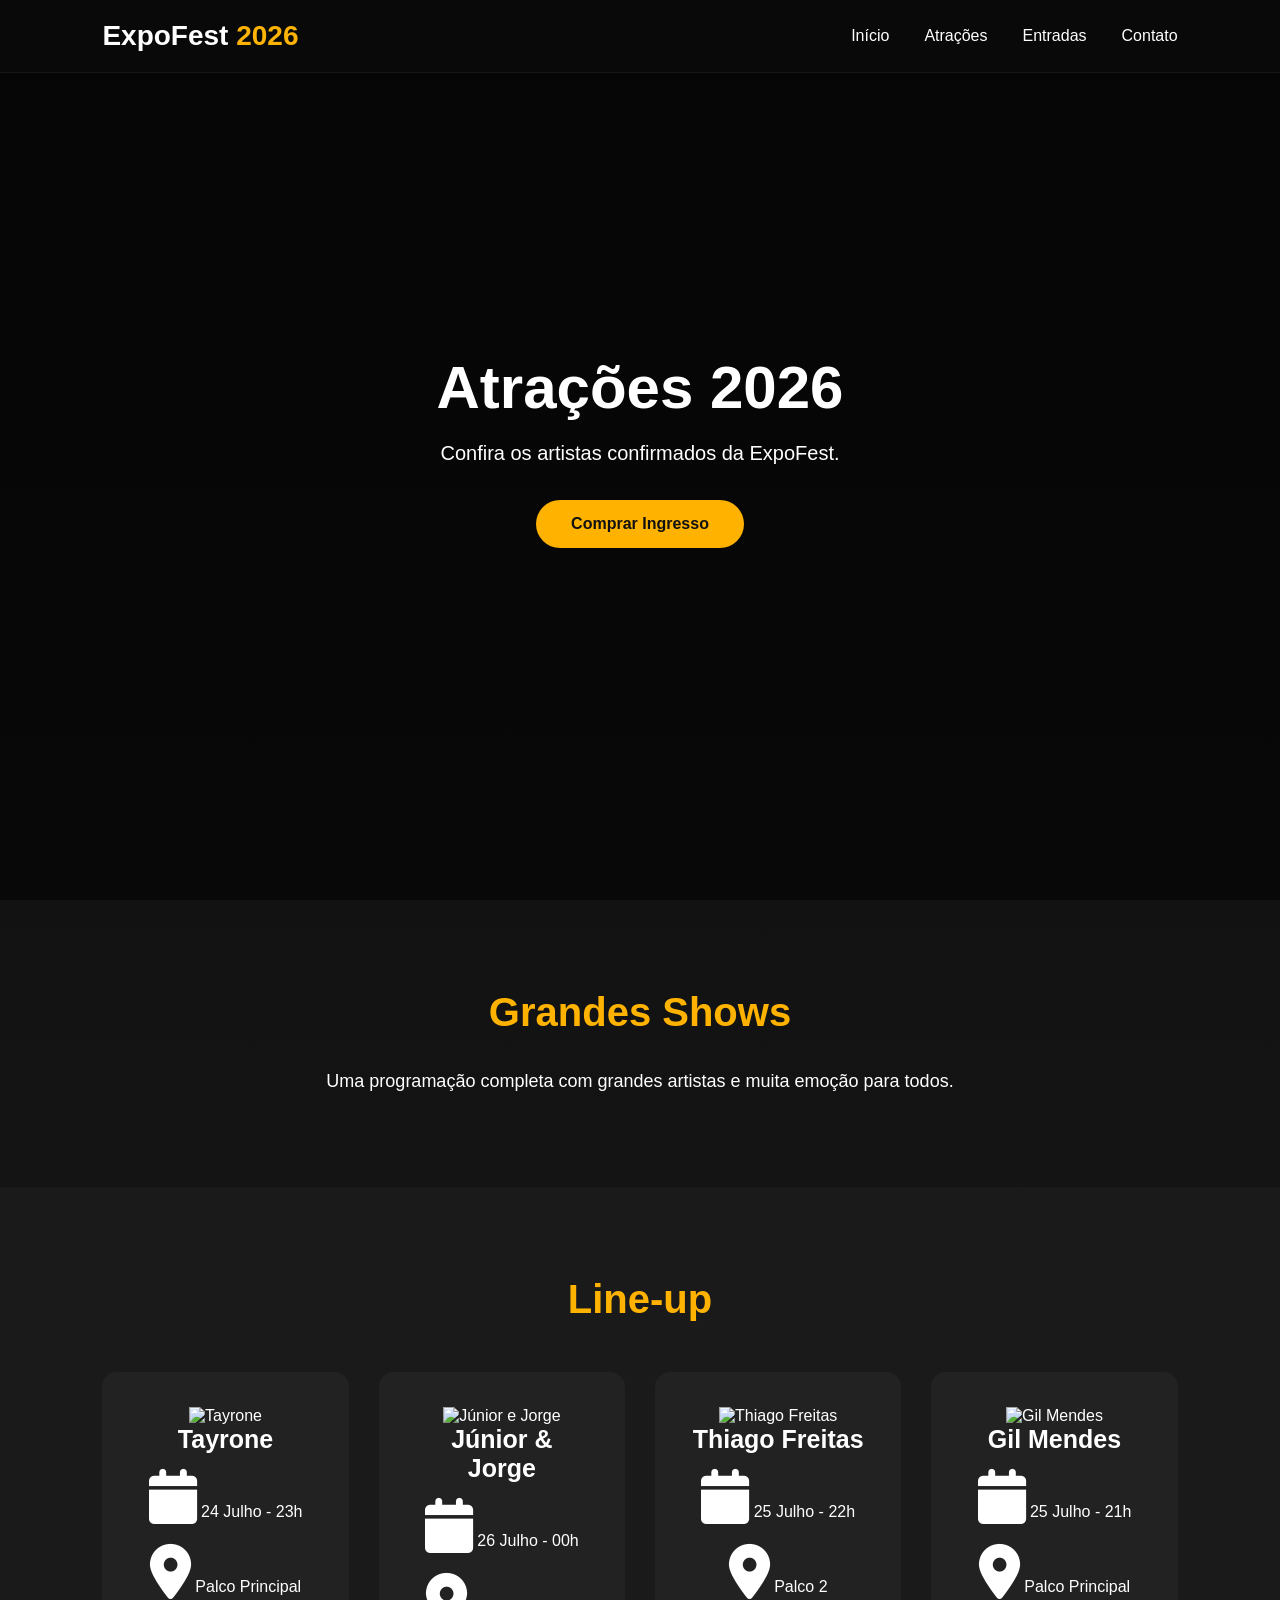
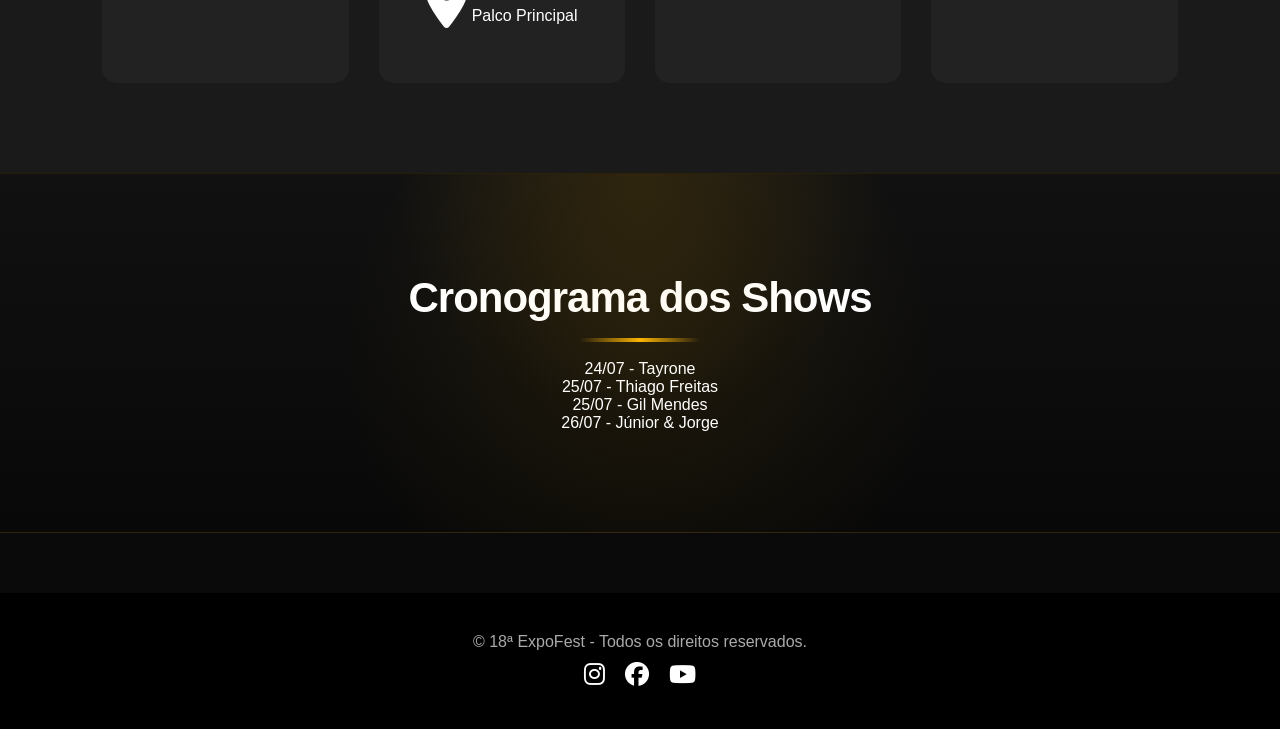
==== atracoes.html @ 43cb80a8 "Merge pull request #9 from Dduardanasscz/main Correções da Pagina inicial - luisa" ====
<!DOCTYPE html>
<html lang="pt-BR">
<head>
<meta charset="UTF-8">
<meta name="viewport" content="width=device-width, initial-scale=1.0">

<title>ExpoFest 2026 - Atrações</title>

<link rel="stylesheet" href="style.css">

<link rel="preconnect" href="https://fonts.googleapis.com">
<link rel="preconnect" href="https://fonts.gstatic.com" crossorigin>

<link href="https://fonts.googleapis.com/css2?family=Poppins:wght@300;400;600;700&display=swap" rel="stylesheet">

<link rel="stylesheet" href="https://cdnjs.cloudflare.com/ajax/libs/font-awesome/6.5.2/css/all.min.css">

</head>

<body>

<header>

<div class="logo">
<h1>ExpoFest <span>2026</span></h1>
</div>

<nav>
<ul>
<li><a href="index.html">Início</a></li>
<li><a href="atracoes.html">Atrações</a></li>
<li><a href="ingressos.html">Entradas</a></li>
<li><a href="contato.html">Contato</a></li>
</ul>
</nav>

</header>


<section class="banner">

<div class="banner-texto">

<h2>Atrações 2026</h2>

<p>
Confira os artistas confirmados
da ExpoFest.
</p>

<a href="ingressos.html" class="botao">
Comprar Ingresso
</a>

</div>

</section>


<section class="sobre">

<h2>Grandes Shows</h2>

<p>
Uma programação completa com grandes artistas
e muita emoção para todos.
</p>

</section>


<section class="destaques">

<h2>Line-up</h2>

<div class="cards">


<div class="card">

<img src="img/tayrone.jpg" alt="Tayrone">

<h3>Tayrone</h3>

<p>
<i class="fa-solid fa-calendar"></i>
24 Julho - 23h
</p>

<p>
<i class="fa-solid fa-location-dot"></i>
Palco Principal
</p>

</div>



<div class="card">

<img src="img/juniorjorge.jpg" alt="Júnior e Jorge">

<h3>Júnior & Jorge</h3>

<p>
<i class="fa-solid fa-calendar"></i>
26 Julho - 00h
</p>

<p>
<i class="fa-solid fa-location-dot"></i>
Palco Principal
</p>

</div>



<div class="card">

<img src="img/thiago.jpg" alt="Thiago Freitas">

<h3>Thiago Freitas</h3>

<p>
<i class="fa-solid fa-calendar"></i>
25 Julho - 22h
</p>

<p>
<i class="fa-solid fa-location-dot"></i>
Palco 2
</p>

</div>



<div class="card">

<img src="img/gil.jpg" alt="Gil Mendes">

<h3>Gil Mendes</h3>

<p>
<i class="fa-solid fa-calendar"></i>
25 Julho - 21h
</p>

<p>
<i class="fa-solid fa-location-dot"></i>
Palco Principal
</p>

</div>


</div>

</section>


<section class="contador">

<h2>Cronograma dos Shows</h2>

<p>
24/07 - Tayrone <br>
25/07 - Thiago Freitas <br>
25/07 - Gil Mendes <br>
26/07 - Júnior & Jorge
</p>

</section>


<footer>

<p>
© 18ª ExpoFest - Todos os direitos reservados.
</p>

<div class="redes">

<a href="#"><i class="fab fa-instagram"></i></a>

<a href="#"><i class="fab fa-facebook"></i></a>

<a href="#"><i class="fab fa-youtube"></i></a>

</div>

</footer>

</body>
</html>
---- style.css ----
.pagina-local{
    padding:140px 10% 60px;
    text-align:center;
}

.local-evento{
    padding:20px 0;
}

.nome-local{
    font-size:24px;
    color:#ffb300;
    margin-top:10px;
}

.cidade-local{
    font-size:18px;
    color:#fff;
    margin-bottom:15px;
}

.descricao-local{
    margin-top:15px;
    max-width:800px;
    margin-left:auto;
    margin-right:auto;
}

.local-cards{
    background:none;
    padding:40px 0;
}

.dicas{
    margin-top:30px;
    background:rgba(255,255,255,.05);
    padding:30px;
    border-radius:15px;
}

.dicas h3{
    font-size:24px;
    color:#ffb300;
    margin-bottom:15px;
}

.dicas ul{
    list-style:none;
    padding:0;
    text-align:left;
    max-width:600px;
    margin:auto;
    line-height:1.8;
}

.dicas i{
    color:#ffb300;
}

.mapa{
    margin-top:40px;
    padding:20px 0;
}

.mapa h3{
    font-size:28px;
    color:#ffb300;
    margin-bottom:20px;
}

.mapa-container{
    width:100%;
    max-width:800px;
    margin:auto;
    border-radius:15px;
    overflow:hidden;
    box-shadow:0 10px 25px rgba(0,0,0,0.5);
}

.mapa-iframe{
    width:100%;
    height:450px;
    border:0;
}

/* --- Reset Geral e Configurações de Identidade Visual --- */
* {
    margin: 0;
    padding: 0;
    box-sizing: border-box;
    font-family: 'Plus Jakarta Sans', sans-serif;
    scroll-behavior: smooth;
}

body {
    background: linear-gradient(180deg, #0b0b0b 0%, #141414 50%, #080808 100%);
    color: #ffffff;
    overflow-x: hidden;
}

/* --- Header / Navbar --- */
header {
    width: 100%;
    padding: 20px 8%;
    display: flex;
    justify-content: space-between;
    align-items: center;

    position: fixed;
    top: 0;
    left: 0;
    z-index: 999;

    background: rgba(11, 11, 11, 0.75);
    backdrop-filter: blur(10px);
    transition: 0.3s;
    border-bottom: 1px solid rgba(255, 255, 255, 0.05);
}

/* efeito quando rolar página */
header.scrolled {
    background: rgba(11, 11, 11, 0.95);
}

.logo h1 {
    font-size: 28px;
    font-weight: 800;
    color: #ffffff;
}

.logo h1 span {
    color: #fcb305;
}

nav ul {
    display: flex;
    list-style: none;
    gap: 35px;
}

nav ul li a {
    color: #ffffff;
    text-decoration: none;
    font-weight: 500;
    transition: 0.3s;
}

nav ul li a:hover,
nav ul li a.active {
    color: #fcb305;
}

/* ==========================
   BANNER
========================== */

.banner{
    width:100%;
    height:100vh;

    background:
    linear-gradient(rgba(0,0,0,.55),
    rgba(0,0,0,.55)),
    url("imagens/banner.jpg");

    background-size:cover;
    background-position:center;

    display:flex;
    align-items:center;
    justify-content:center;
    text-align:center;
}

.banner-texto{
    max-width:700px;
}

.banner h2{
    font-size:60px;
    margin-bottom:20px;
}

.banner p{
    font-size:20px;
    margin-bottom:35px;
}

.botao{
    display:inline-block;
    background:#ffb300;
    color:#111;
    padding:15px 35px;
    border-radius:50px;
    text-decoration:none;
    font-weight:bold;
    transition:.4s;
}

.botao:hover{
    background:#fff;
    transform:scale(1.05);
}

/* ==========================
   SOBRE
========================== */

.sobre{
    padding:90px 10%;
    text-align:center;
}

.sobre h2{
    font-size:40px;
    margin-bottom:30px;
    color:#ffb300;
}

.sobre p{
    font-size:18px;
    line-height:32px;
}

/* ==========================
   CARDS
========================== */

.destaques{
    padding:90px 8%;
    background:#1a1a1a;
}

.destaques h2{
    text-align:center;
    margin-bottom:50px;
    color:#ffb300;
    font-size:40px;
}

.cards{
    display:grid;
    grid-template-columns:repeat(auto-fit,minmax(230px,1fr));
    gap:30px;
}

.card{

    background:#222;

    padding:35px;

    text-align:center;

    border-radius:15px;

    transition:.4s;

}

.card:hover{

    transform:translateY(-10px);

    background:#ffb300;

    color:#111;

}

.card i{

    font-size:55px;

    margin-bottom:20px;

}

.card h3{

    margin-bottom:15px;

    font-size:25px;

}  

/* --- Hero Intro --- */
.ingressos-hero {
    padding: 90px 8% 50px 8%;
    text-align: center;
    animation: fadeInUp 0.8s ease-in-out;
}

.hero-container {
    max-width: 800px;
    margin: 0 auto;
}

.ingressos-hero h2 {
    font-size: 48px;
    font-weight: 800;
    margin-bottom: 20px;
    letter-spacing: -1px;
}

.ingressos-hero p {
    color: #a0a0a0;
    font-size: 18px;
    line-height: 1.6;
}

/* --- Cards Container e Sistema de Grid Responsivo --- */
.cards-section {
    padding: 40px 8% 80px 8%;
    animation: fadeInUp 1s ease-in-out;
}

.cards-container {
    display: grid;
    grid-template-columns: repeat(auto-fit, minmax(300px, 1fr));
    gap: 30px;
    max-width: 1200px;
    margin: 0 auto;
}

.ticket-card {
    background-color: #161616;
    border: 1px solid #262626;
    border-radius: 20px;
    padding: 40px 30px;
    display: flex;
    flex-direction: column;
    justify-content: space-between;
    position: relative;
    transition: all 0.4s cubic-bezier(0.165, 0.84, 0.44, 1);
    box-shadow: 0 10px 30px rgba(0,0,0,0.5);
}

.ticket-card:hover {
    transform: translateY(-8px);
    border-color: rgba(252, 179, 5, 0.4);
    box-shadow: 0 15px 40px rgba(252, 179, 5, 0.1);
}

/* Destaque do Card Central */
.ticket-card.featured {
    border: 2px solid #fcb305;
    background-color: #1a1a1a;
}

.badge-featured {
    position: absolute;
    top: -15px;
    left: 50%;
    transform: translateX(-50%);
    background-color: #fcb305;
    color: #000000;
    font-size: 12px;
    font-weight: 800;
    text-transform: uppercase;
    padding: 6px 16px;
    border-radius: 30px;
    letter-spacing: 0.5px;
}

.card-header h3 {
    font-size: 26px;
    font-weight: 700;
    margin-bottom: 15px;
}

.ticket-card.vip h3 {
    color: #fcb305;
}

.ticket-desc {
    color: #909090;
    font-size: 15px;
    line-height: 1.5;
    margin-bottom: 25px;
}

.card-price {
    margin-bottom: 30px;
}

.currency {
    color: #fcb305;
    font-size: 20px;
    font-weight: 700;
    margin-right: 4px;
}

.price-value {
    font-size: 52px;
    font-weight: 800;
}

.ticket-benefits {
    list-style: none;
    margin-bottom: 35px;
    border-top: 1px solid #262626;
    padding-top: 25px;
}

.ticket-benefits li {
    font-size: 15px;
    color: #d0d0d0;
    margin-bottom: 12px;
    display: flex;
    align-items: center;
    gap: 10px;
}

.ticket-benefits li i {
    color: #fcb305;
    font-size: 14px;
}

/* Interatividade dos Botões */
.btn-comprar {
    width: 100%;
    background-color: transparent;
    color: #fcb305;
    border: 2px solid #fcb305;
    padding: 15px;
    font-size: 16px;
    font-weight: 700;
    border-radius: 50px;
    cursor: pointer;
    transition: all 0.3s ease;
}

.btn-comprar:hover {
    background-color: #fcb305;
    color: #000000;
}

.featured .btn-comprar, .vip .btn-comprar {
    background-color: #fcb305;
    color: #000000;
}

.featured .btn-comprar:hover, .vip .btn-comprar:hover {
    background-color: #e09f04;
    border-color: #e09f04;
}

/* --- Informações Importantes --- */
.info-section {
    background-color: #0e0e0e;
    padding: 80px 8%;
    border-top: 1px solid rgba(255, 255, 255, 0.03);
}

.info-section h2 {
    text-align: center;
    font-size: 36px;
    font-weight: 800;
    margin-bottom: 50px;
}

.info-grid {
    display: grid;
    grid-template-columns: repeat(auto-fit, minmax(240px, 1fr));
    gap: 30px;
    max-width: 1200px;
    margin: 0 auto;
}

.info-box {
    background-color: #141414;
    padding: 30px;
    border-radius: 16px;
    border-left: 4px solid #fcb305;
}

.info-box i {
    font-size: 24px;
    color: #fcb305;
    margin-bottom: 15px;
}

.info-box h4 {
    font-size: 18px;
    margin-bottom: 10px;
    font-weight: 700;
}

.info-box p {
    color: #a0a0a0;
    font-size: 14px;
    line-height: 1.6;
}

/* --- FAQ Section --- */
.faq-section {
    padding: 80px 8%;
}

.faq-section h2 {
    text-align: center;
    font-size: 36px;
    font-weight: 800;
    margin-bottom: 50px;
}

.faq-container {
    max-width: 800px;
    margin: 0 auto;
}

.faq-item {
    background-color: #141414;
    margin-bottom: 15px;
    border-radius: 12px;
    overflow: hidden;
    border: 1px solid #202020;
}

.faq-question {
    padding: 20px 30px;
    display: flex;
    justify-content: space-between;
    align-items: center;
    cursor: pointer;
    transition: background 0.3s ease;
}

.faq-question:hover {
    background-color: #1a1a1a;
}

.faq-question h3 {
    font-size: 18px;
    font-weight: 600;
}

.faq-question i {
    color: #fcb305;
    transition: transform 0.3s ease;
}

.faq-answer {
    padding: 0 30px;
    max-height: 0;
    overflow: hidden;
    transition: max-height 0.4s ease, padding 0.3s ease;
}


.faq-answer p {
    color: #a0a0a0;
    font-size: 15px;
    line-height: 1.6;
    padding-bottom: 20px;
}

/* Classe ativa adicionada pelo JS */
.faq-item.active .faq-answer {
    max-height: 500px;
    padding-top: 10px;
}

.faq-item.active .faq-question i {
    transform: rotate(180deg);
}

/* --- Modal Checkout --- */
.modal {
    display: none;
    position: fixed;
    z-index: 1000;
    left: 0;
    top: 0;
    width: 100%;
    height: 100%;
    background-color: rgba(0,0,0,0.85);
    align-items: center;
    justify-content: center;
    backdrop-filter: blur(5px);
}

.modal-content {
    background-color: #181818;
    border: 1px solid #333;
    padding: 40px;
    border-radius: 24px;
    max-width: 450px;
    width: 90%;
    text-align: center;
    position: relative;
    animation: scaleUp 0.3s ease-out;
}

.close-modal {
    position: absolute;
    right: 25px;
    top: 20px;
    font-size: 28px;
    color: #666;
    cursor: pointer;
}

.close-modal:hover {
    color: #fff;
}

.success-icon {
    font-size: 54px;
    color: #fcb305;
    margin-bottom: 20px;
}

.modal-content h2 {
    font-size: 28px;
    margin-bottom: 10px;
}

.modal-content p {
    color: #a0a0a0;
    margin-bottom: 25px;
}

.modal-summary {
    background-color: #0f0f0f;
    padding: 15px 20px;
    border-radius: 12px;
    display: flex;
    justify-content: space-between;
    align-items: center;
    margin-bottom: 30px;
}

.modal-summary strong {
    color: #fcb305;
    font-size: 22px;
}

.btn-finalizar {
    width: 100%;
    background-color: #fcb305;
    color: #000000;
    border: none;
    padding: 15px;
    font-size: 16px;
    font-weight: 700;
    border-radius: 50px;
    cursor: pointer;
}

/* --- Footer --- */
footer {
    text-align: center;
    padding: 40px;
    background: #000;
    margin-top: 60px;
}

footer p {
    color: #aaa;
    margin-bottom: 10px;
}

footer .final-texto {
    font-size: 18px;
    margin-bottom: 20px;
    color: #fff;
}

.redes {
    display: flex;
    justify-content: center;
    gap: 20px;
}

.redes a {
    color: #fff;
    font-size: 24px;
    transition: 0.3s;
}

.redes a:hover {
    color: #fcb305;
    transform: scale(1.2);
}
/* --- Animações --- */
@keyframes fadeInUp {
    from {
        opacity: 0;
        transform: translateY(20px);
    }
    to {
        opacity: 1;
        transform: translateY(0);
    }
}

@keyframes scaleUp {
    from { transform: scale(0.8); opacity: 0; }
    to { transform: scale(1); opacity: 1; }
}

/* ==========================
   CONTADOR REGRESSIVO
========================== */

.contador {
    padding: 100px 8%;
    text-align: center;

    background:
        radial-gradient(circle at center,
        rgba(252,179,5,0.08),
        transparent 45%),
        linear-gradient(
        180deg,
        #111 0%,
        #080808 100%);

    position: relative;

    overflow: hidden;

    border-top: 1px solid rgba(252,179,5,.12);
    border-bottom: 1px solid rgba(252,179,5,.12);
}

/* brilho decorativo */
.contador::before {
    content: "";

    position: absolute;

    width: 500px;
    height: 500px;

    background:
        radial-gradient(
            circle,
            rgba(252,179,5,.10),
            transparent 70%
        );

    top: -250px;
    left: 50%;

    transform: translateX(-50%);

    pointer-events: none;
}

.contador h2 {
    font-size: 42px;

    font-weight: 800;

    margin-bottom: 18px;

    color: white;

    letter-spacing: -1px;

    animation: surgir 1s ease;
}

.contador h2::after {
    content: "";

    display: block;

    width: 120px;

    height: 4px;

    margin: 16px auto 0;

    border-radius: 50px;

    background:
        linear-gradient(
            90deg,
            transparent,
            #fcb305,
            transparent
        );
}

.contador-box {

    display: flex;

    justify-content: center;

    gap: 24px;

    flex-wrap: wrap;

    margin-top: 45px;

}

/* CARD */
.tempo {

    width: 150px;

    min-height: 170px;

    background:
        linear-gradient(
            180deg,
            #191919,
            #101010
        );

    border:

        1px solid rgba(252,179,5,.15);

    border-radius: 24px;

    display: flex;

    flex-direction: column;

    justify-content: center;

    align-items: center;

    position: relative;

    overflow: hidden;

    transition: .45s;
}

/* reflexo */
.tempo::before {

    content: "";

    position: absolute;

    top: -120%;

    left: -30%;

    width: 80px;

    height: 300%;

    background:

        rgba(255,255,255,.06);

    transform: rotate(25deg);

    transition: .8s;

}

.tempo:hover::before {

    left: 140%;

}

.tempo:hover {

    transform:
        translateY(-10px)
        scale(1.04);

    border-color: #fcb305;

    box-shadow:
        0 0 40px rgba(252,179,5,.15);

}

.tempo span {

    font-size: 64px;

    font-weight: 800;

    line-height: 1;

    color: #fcb305;

    text-shadow:
        0 0 18px
        rgba(252,179,5,.35);

}

.tempo small {

    margin-top: 14px;

    color: #b8b8b8;

    font-size: 13px;

    letter-spacing: 3px;

    text-transform: uppercase;

}

/* mensagem */
#mensagem-contador {

    margin-top: 40px;

    font-size: 18px;

    color: #bdbdbd;

    max-width: 700px;

    margin-inline: auto;

    line-height: 1.8;

}

/* RESPONSIVO */

@media (max-width:768px){

.contador{
padding:80px 6%;
}

.contador h2{
font-size:32px;
}

.tempo{

width:130px;

min-height:150px;

}

.tempo span{

font-size:48px;

}

}

/* animação */

@keyframes surgir {

from{

opacity:0;

transform:translateY(30px);

}

to{

opacity:1;

transform:translateY(0);

}


.datas{
    padding:80px 10%;
    text-align:center;
    background:#181818;
}

.datas h2{
    color:#ffb300;
    font-size:40px;
    margin-bottom:20px;
}

.datas p{
    font-size:18px;
    margin-bottom:40px;
}

.dias{
    display:flex;
    justify-content:center;
    gap:25px;
    flex-wrap:wrap;
}

.dia{
    width:140px;
    background:#222;
    border-radius:15px;
    padding:25px;
    transition:.3s;
}

.dia:hover{
    transform:translateY(-8px);
    background:#ffb300;
    color:#111;
}

.dia h3{
    font-size:40px;
    margin-bottom:10px;
}

.dia span{
    font-size:16px;
    font-weight:500;
}
/* ==========================
   HORÁRIO

.horario{
    padding:80px 10%;
    text-align:center;
}

.horario h2{
    color:#ffb300;
    font-size:40px;
    margin-bottom:20px;
}

.horario p{
    font-size:18px;
    margin-bottom:10px;
    line-height:30px;

}

.cards{
    display: flex;
    justify-content: center;
    gap: 25px;
    flex-wrap: wrap;
}

.card{
    background: #141414;
    padding: 25px;
    border-radius: 15px;
    width: 250px;
    text-align: center;
    transition: 0.3s;
}

.card:hover{
    transform: translateY(-8px);
    border: 1px solid #fcb305;
}






/* ==========================
   PÁGINA DE ATRAÇÕES - ESTILO
========================== */

.cards .card img{
    width:100%;
    height:280px;
    object-fit:cover;
    border-radius:15px 15px 0 0;
    transition:.4s;
}

.cards .card:hover img{
    transform:scale(1.08);
}

.cards .card p{
    color:#d6d6d6;
    margin-top:8px;
    line-height:1.6;
}

.cards .card i{
    color:#fcb305;
    margin-right:6px;
}

.sobre p,
.contador p{
    max-width:700px;
    margin:20px auto;
}

.contador br{
    margin-bottom:10px;
}

@media(max-width:768px){

    .banner h2{
        font-size:42px;
    }

    .banner p{
        font-size:18px;
    }

}
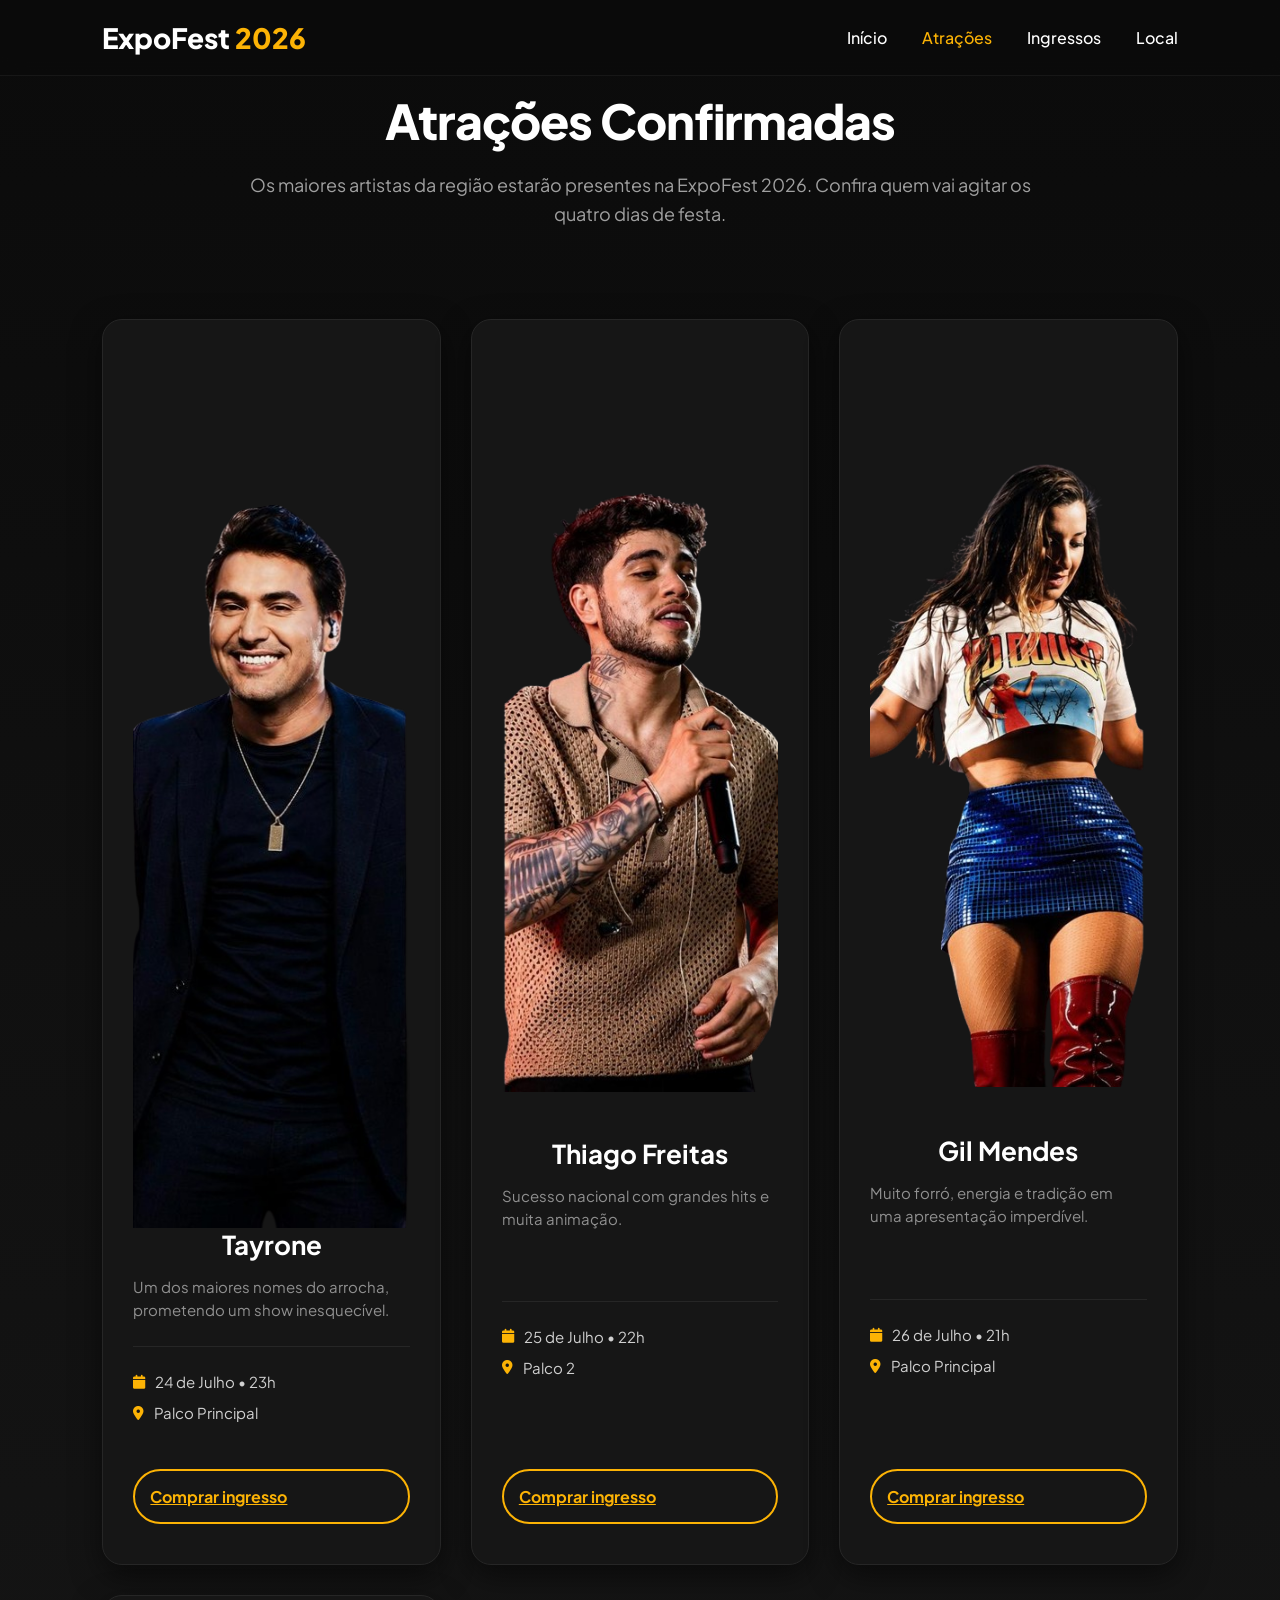
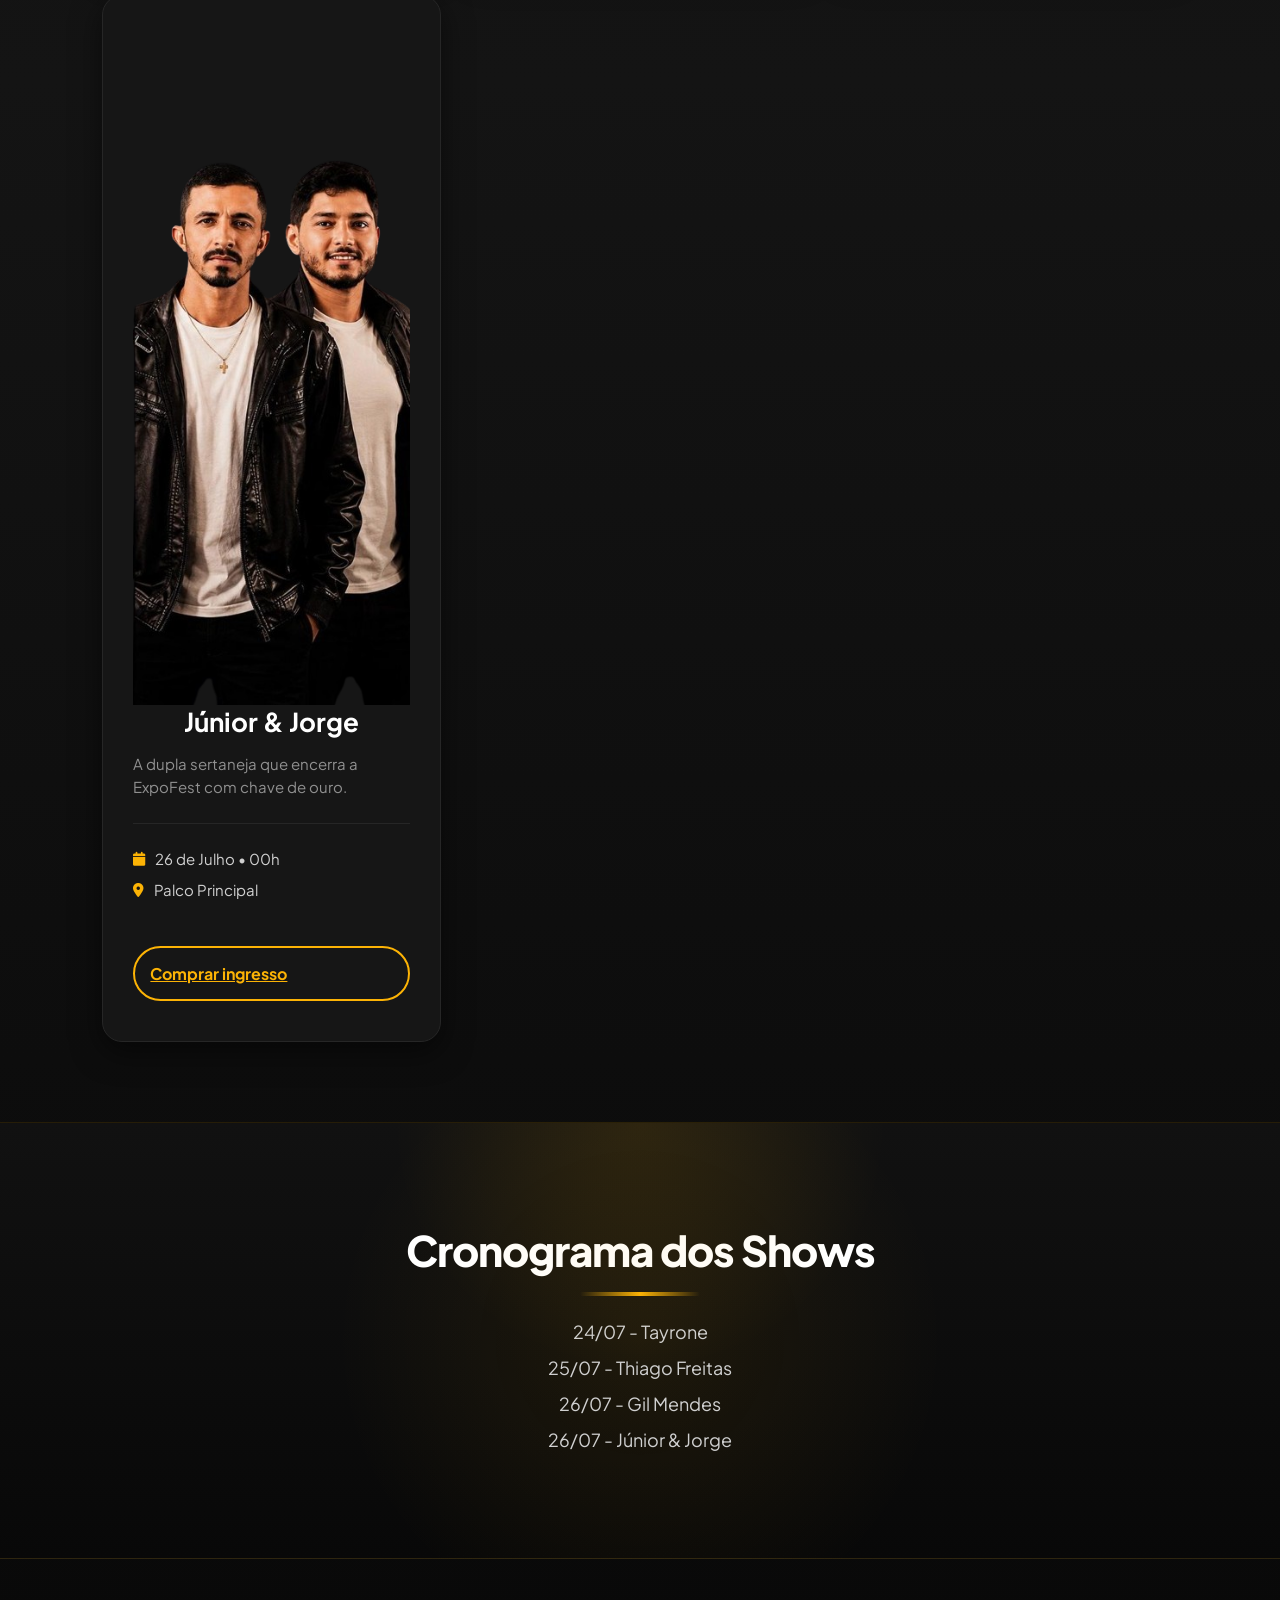
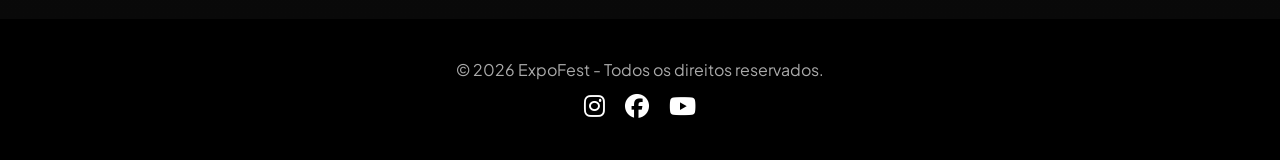
==== commit 80cbc8d3: "Atualização da página de atrações com novo layout e novas imagens dos cantores" ====
--- a/atracoes.html
+++ b/atracoes.html
@@ -4,16 +4,16 @@
 <meta charset="UTF-8">
 <meta name="viewport" content="width=device-width, initial-scale=1.0">
 
-<title>ExpoFest 2026 - Atrações</title>
-
-<link rel="stylesheet" href="style.css">
+<title>Atrações - ExpoFest 2026</title>
 
 <link rel="preconnect" href="https://fonts.googleapis.com">
 <link rel="preconnect" href="https://fonts.gstatic.com" crossorigin>
 
-<link href="https://fonts.googleapis.com/css2?family=Poppins:wght@300;400;600;700&display=swap" rel="stylesheet">
+<link href="https://fonts.googleapis.com/css2?family=Plus+Jakarta+Sans:wght@400;500;600;700;800&display=swap" rel="stylesheet">
 
 <link rel="stylesheet" href="https://cdnjs.cloudflare.com/ajax/libs/font-awesome/6.5.2/css/all.min.css">
+
+<link rel="stylesheet" href="style.css">
 
 </head>
 
@@ -28,157 +28,165 @@
 <nav>
 <ul>
 <li><a href="index.html">Início</a></li>
-<li><a href="atracoes.html">Atrações</a></li>
-<li><a href="ingressos.html">Entradas</a></li>
-<li><a href="contato.html">Contato</a></li>
+<li><a href="atracoes.html" class="active">Atrações</a></li>
+<li><a href="ingressos.html">Ingressos</a></li>
+<li><a href="local.html">Local</a></li>
 </ul>
 </nav>
 
 </header>
 
-
-<section class="banner">
-
-<div class="banner-texto">
-
-<h2>Atrações 2026</h2>
+<section class="ingressos-hero">
+
+<div class="hero-container">
+
+<h2>Atrações Confirmadas</h2>
 
 <p>
-Confira os artistas confirmados
-da ExpoFest.
-</p>
-
-<a href="ingressos.html" class="botao">
-Comprar Ingresso
-</a>
+Os maiores artistas da região estarão presentes na ExpoFest 2026.
+Confira quem vai agitar os quatro dias de festa.
+</p>
 
 </div>
 
 </section>
 
-
-<section class="sobre">
-
-<h2>Grandes Shows</h2>
+<section class="cards-section">
+
+<div class="cards-container">
+
+<div class="ticket-card artista">
+
+<img src="imagens/tayrone.png" alt="Tayrone">
+
+<div class="card-header">
+
+<h3>Tayrone</h3>
+
+<p class="ticket-desc">
+Um dos maiores nomes do arrocha, prometendo um show inesquecível.
+</p>
+
+</div>
+
+<ul class="ticket-benefits">
+
+<li><i class="fa-solid fa-calendar"></i>24 de Julho • 23h</li>
+
+<li><i class="fa-solid fa-location-dot"></i>Palco Principal</li>
+
+</ul>
+
+<a href="ingressos.html" class="btn-comprar">
+Comprar ingresso
+</a>
+
+</div>
+
+<div class="ticket-card artista">
+
+<img src="imagens/thiago.png" alt="Thiago Freitas">
+
+<div class="card-header">
+
+<h3>Thiago Freitas</h3>
+
+<p class="ticket-desc">
+Sucesso nacional com grandes hits e muita animação.
+</p>
+
+</div>
+
+<ul class="ticket-benefits">
+
+<li><i class="fa-solid fa-calendar"></i>25 de Julho • 22h</li>
+
+<li><i class="fa-solid fa-location-dot"></i>Palco 2</li>
+
+</ul>
+
+<a href="ingressos.html" class="btn-comprar">
+Comprar ingresso
+</a>
+
+</div>
+
+<div class="ticket-card artista">
+
+<img src="imagens/gil.png" alt="Gil Mendes">
+
+<div class="card-header">
+
+<h3>Gil Mendes</h3>
+
+<p class="ticket-desc">
+Muito forró, energia e tradição em uma apresentação imperdível.
+</p>
+
+</div>
+
+<ul class="ticket-benefits">
+
+<li><i class="fa-solid fa-calendar"></i>26 de Julho • 21h</li>
+
+<li><i class="fa-solid fa-location-dot"></i>Palco Principal</li>
+
+</ul>
+
+<a href="ingressos.html" class="btn-comprar">
+Comprar ingresso
+</a>
+
+</div>
+
+<div class="ticket-card artista">
+
+<img src="imagens/juniorjorge.png" alt="Júnior e Jorge">
+
+<div class="card-header">
+
+<h3>Júnior & Jorge</h3>
+
+<p class="ticket-desc">
+A dupla sertaneja que encerra a ExpoFest com chave de ouro.
+</p>
+
+</div>
+
+<ul class="ticket-benefits">
+
+<li><i class="fa-solid fa-calendar"></i>26 de Julho • 00h</li>
+
+<li><i class="fa-solid fa-location-dot"></i>Palco Principal</li>
+
+</ul>
+
+<a href="ingressos.html" class="btn-comprar">
+Comprar ingresso
+</a>
+
+</div>
+
+</div>
+
+</section>
+
+<section class="contador">
+
+<h2>Cronograma dos Shows</h2>
 
 <p>
-Uma programação completa com grandes artistas
-e muita emoção para todos.
+24/07 - Tayrone<br>
+25/07 - Thiago Freitas<br>
+26/07 - Gil Mendes<br>
+26/07 - Júnior & Jorge
 </p>
 
 </section>
 
-
-<section class="destaques">
-
-<h2>Line-up</h2>
-
-<div class="cards">
-
-
-<div class="card">
-
-<img src="img/tayrone.jpg" alt="Tayrone">
-
-<h3>Tayrone</h3>
-
-<p>
-<i class="fa-solid fa-calendar"></i>
-24 Julho - 23h
-</p>
-
-<p>
-<i class="fa-solid fa-location-dot"></i>
-Palco Principal
-</p>
-
-</div>
-
-
-
-<div class="card">
-
-<img src="img/juniorjorge.jpg" alt="Júnior e Jorge">
-
-<h3>Júnior & Jorge</h3>
-
-<p>
-<i class="fa-solid fa-calendar"></i>
-26 Julho - 00h
-</p>
-
-<p>
-<i class="fa-solid fa-location-dot"></i>
-Palco Principal
-</p>
-
-</div>
-
-
-
-<div class="card">
-
-<img src="img/thiago.jpg" alt="Thiago Freitas">
-
-<h3>Thiago Freitas</h3>
-
-<p>
-<i class="fa-solid fa-calendar"></i>
-25 Julho - 22h
-</p>
-
-<p>
-<i class="fa-solid fa-location-dot"></i>
-Palco 2
-</p>
-
-</div>
-
-
-
-<div class="card">
-
-<img src="img/gil.jpg" alt="Gil Mendes">
-
-<h3>Gil Mendes</h3>
-
-<p>
-<i class="fa-solid fa-calendar"></i>
-25 Julho - 21h
-</p>
-
-<p>
-<i class="fa-solid fa-location-dot"></i>
-Palco Principal
-</p>
-
-</div>
-
-
-</div>
-
-</section>
-
-
-<section class="contador">
-
-<h2>Cronograma dos Shows</h2>
-
-<p>
-24/07 - Tayrone <br>
-25/07 - Thiago Freitas <br>
-25/07 - Gil Mendes <br>
-26/07 - Júnior & Jorge
-</p>
-
-</section>
-
-
 <footer>
 
-<p>
-© 18ª ExpoFest - Todos os direitos reservados.
-</p>
+<p>© 2026 ExpoFest - Todos os direitos reservados.</p>
 
 <div class="redes">
 
--- a/style.css
+++ b/style.css
@@ -966,6 +966,7 @@
 transform:translateY(30px);
 
 }
+}
 
 to{
 
@@ -1069,52 +1070,158 @@
 
 
 
-
 /* ==========================
-   PÁGINA DE ATRAÇÕES - ESTILO
+   PÁGINA DE ATRAÇÕES
 ========================== */
 
-.cards .card img{
+.atracoes-section{
+    padding:90px 8%;
+}
+
+.atracoes-section h2{
+    text-align:center;
+    font-size:42px;
+    font-weight:800;
+    margin-bottom:50px;
+    color:#fff;
+}
+
+.cards{
+    display:grid;
+    grid-template-columns:repeat(2,1fr);
+    gap:35px;
+    max-width:1100px;
+    margin:0 auto;
+}
+
+.card{
+    background:#161616;
+    border:1px solid #262626;
+    border-radius:20px;
+    overflow:hidden;
+    transition:all .4s ease;
+    box-shadow:0 10px 30px rgba(0,0,0,.45);
+}
+
+.card:hover{
+    transform:translateY(-10px);
+    border-color:#fcb305;
+    box-shadow:0 15px 40px rgba(252,179,5,.2);
+}
+
+.card img{
     width:100%;
-    height:280px;
+    height:340px;
     object-fit:cover;
-    border-radius:15px 15px 0 0;
     transition:.4s;
 }
 
-.cards .card:hover img{
-    transform:scale(1.08);
-}
-
-.cards .card p{
-    color:#d6d6d6;
-    margin-top:8px;
-    line-height:1.6;
-}
-
-.cards .card i{
+.card:hover img{
+    transform:scale(1.05);
+}
+
+.card-info{
+    padding:28px;
+    text-align:center;
+}
+
+.badge{
+    display:inline-block;
+    background:#fcb305;
+    color:#000;
+    font-size:12px;
+    font-weight:800;
+    padding:7px 18px;
+    border-radius:30px;
+    margin-bottom:18px;
+    text-transform:uppercase;
+    letter-spacing:.5px;
+}
+
+.card h3{
+    font-size:28px;
+    margin-bottom:18px;
+    font-weight:700;
+}
+
+.card p{
+    color:#cfcfcf;
+    font-size:16px;
+    margin-bottom:12px;
+}
+
+.card i{
     color:#fcb305;
-    margin-right:6px;
-}
-
-.sobre p,
+    margin-right:8px;
+}
+
+.btn-artista{
+    display:block;
+    width:100%;
+    margin-top:22px;
+    padding:15px;
+    background:#fcb305;
+    color:#000;
+    text-decoration:none;
+    font-weight:700;
+    border-radius:50px;
+    transition:.3s;
+}
+
+.btn-artista:hover{
+    background:#fff;
+    transform:scale(1.03);
+}
+
 .contador p{
-    max-width:700px;
-    margin:20px auto;
+    font-size:18px;
+    line-height:2;
+    color:#d0d0d0;
 }
 
 .contador br{
-    margin-bottom:10px;
-}
-
-@media(max-width:768px){
-
-    .banner h2{
-        font-size:42px;
-    }
-
-    .banner p{
-        font-size:18px;
-    }
-
+    margin-bottom:8px;
+}
+
+/* Responsivo */
+
+@media(max-width:900px){
+
+.cards{
+    grid-template-columns:1fr;
+}
+
+.card img{
+    height:300px;
+}
+
+.atracoes-section h2{
+    font-size:34px;
+}
+
+}
+
+.artista-img{
+    height: 320px;
+    display: flex;
+    justify-content: center;
+    align-items: flex-end;
+    padding: 20px;
+}
+
+.artista-img img{
+    max-width: 90%;
+    max-height: 280px;
+    width: auto;
+    height: auto;
+    object-fit: contain;
+}
+
+
+.artista{
+    overflow:hidden;
+}
+
+.artista h3{
+    text-align:center;
 }
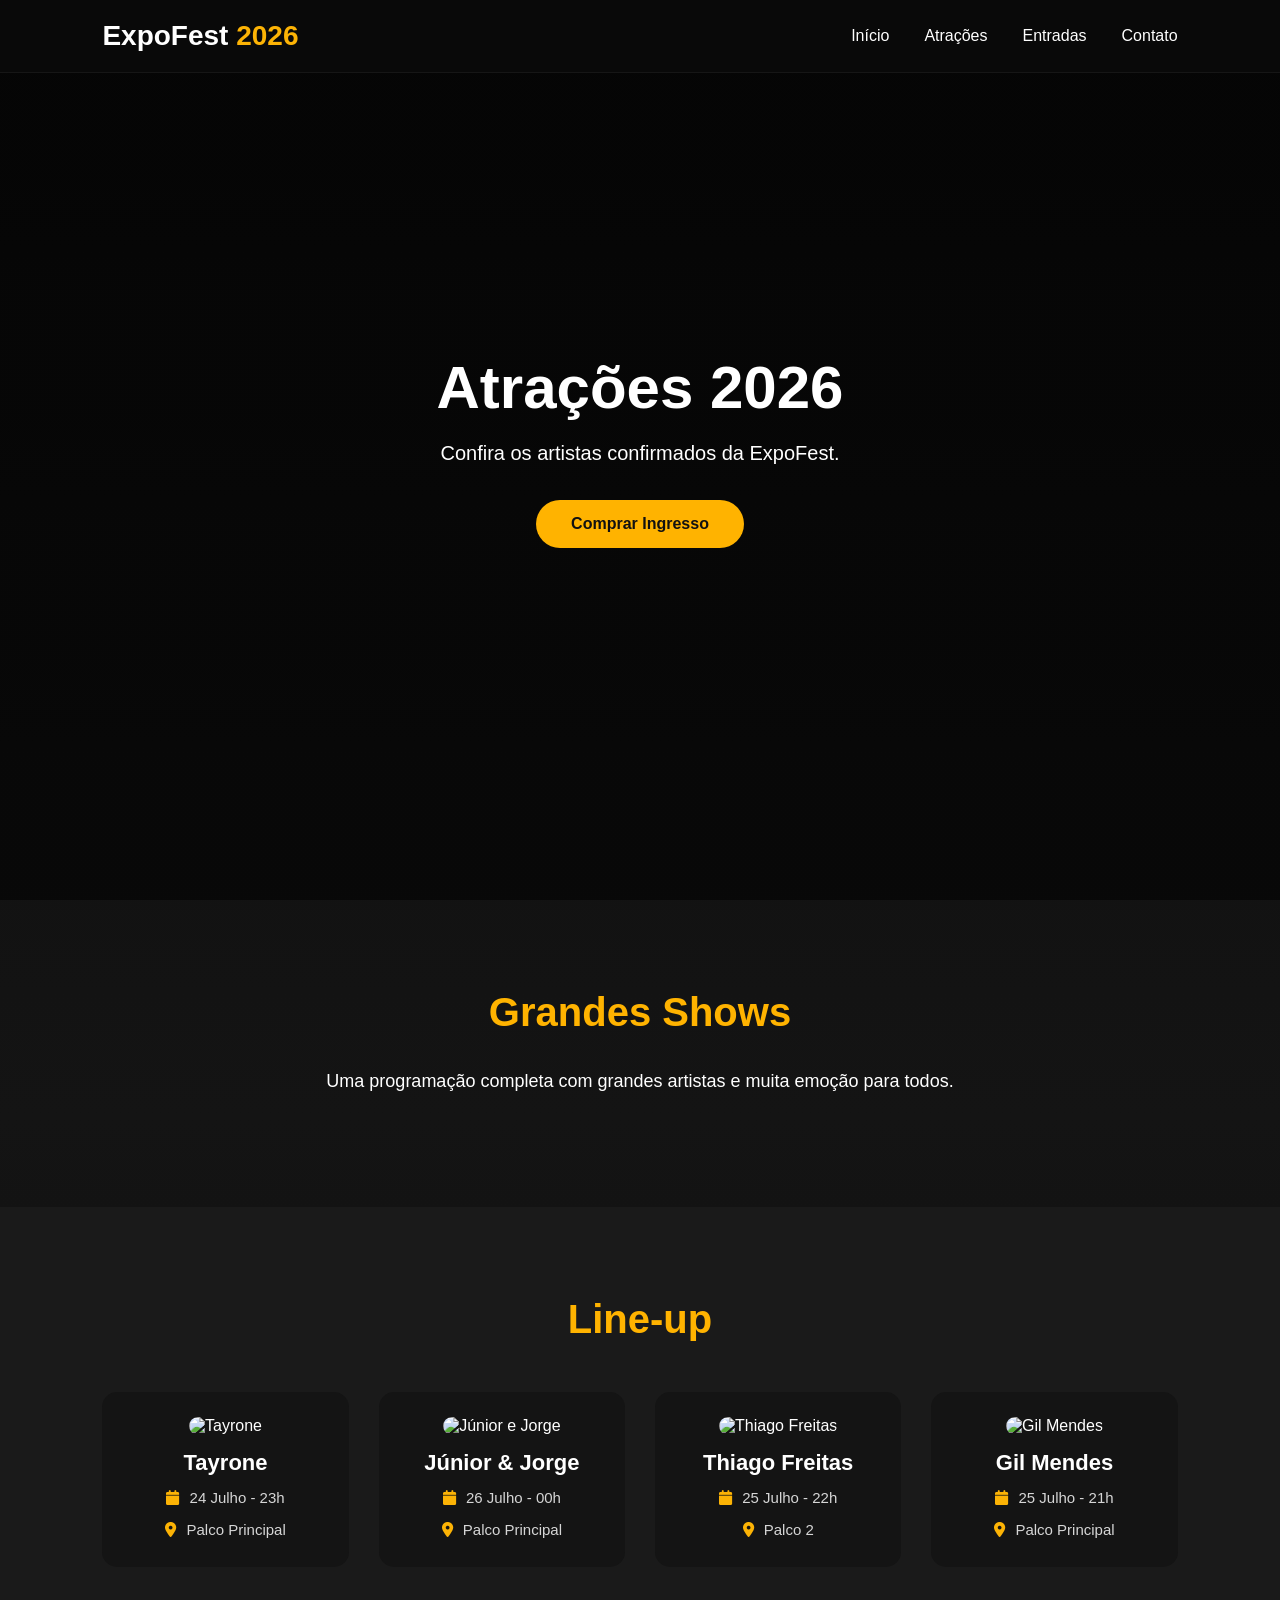
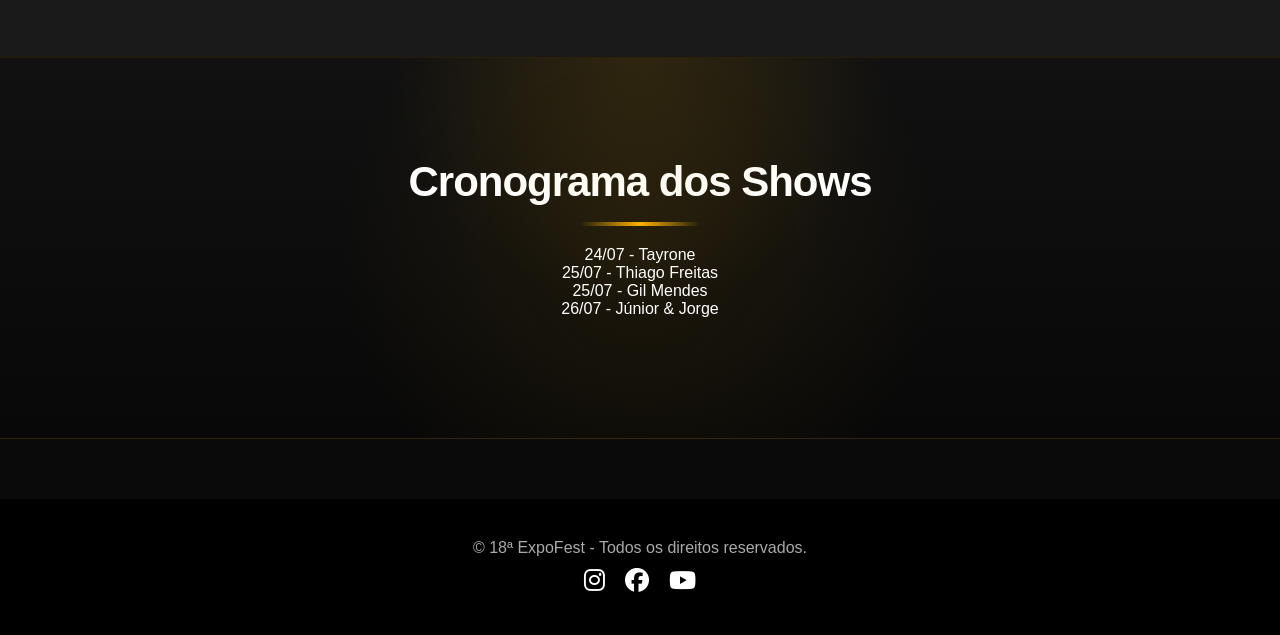
==== commit e060c8f6: "Ajuste na estilização e links das imagens dos cards" ====
--- a/atracoes.html
+++ b/atracoes.html
@@ -4,16 +4,16 @@
 <meta charset="UTF-8">
 <meta name="viewport" content="width=device-width, initial-scale=1.0">
 
-<title>Atrações - ExpoFest 2026</title>
+<title>ExpoFest 2026 - Atrações</title>
+
+<link rel="stylesheet" href="style.css">
 
 <link rel="preconnect" href="https://fonts.googleapis.com">
 <link rel="preconnect" href="https://fonts.gstatic.com" crossorigin>
 
-<link href="https://fonts.googleapis.com/css2?family=Plus+Jakarta+Sans:wght@400;500;600;700;800&display=swap" rel="stylesheet">
+<link href="https://fonts.googleapis.com/css2?family=Poppins:wght@300;400;600;700&display=swap" rel="stylesheet">
 
 <link rel="stylesheet" href="https://cdnjs.cloudflare.com/ajax/libs/font-awesome/6.5.2/css/all.min.css">
-
-<link rel="stylesheet" href="style.css">
 
 </head>
 
@@ -28,146 +28,106 @@
 <nav>
 <ul>
 <li><a href="index.html">Início</a></li>
-<li><a href="atracoes.html" class="active">Atrações</a></li>
-<li><a href="ingressos.html">Ingressos</a></li>
-<li><a href="local.html">Local</a></li>
+<li><a href="atracoes.html">Atrações</a></li>
+<li><a href="ingressos.html">Entradas</a></li>
+<li><a href="contato.html">Contato</a></li>
 </ul>
 </nav>
 
 </header>
 
-<section class="ingressos-hero">
 
-<div class="hero-container">
+<section class="banner">
 
-<h2>Atrações Confirmadas</h2>
+<div class="banner-texto">
+
+<h2>Atrações 2026</h2>
 
 <p>
-Os maiores artistas da região estarão presentes na ExpoFest 2026.
-Confira quem vai agitar os quatro dias de festa.
+Confira os artistas confirmados
+da ExpoFest.
 </p>
+
+<a href="ingressos.html" class="botao">
+Comprar Ingresso
+</a>
 
 </div>
 
 </section>
 
-<section class="cards-section">
 
-<div class="cards-container">
+<section class="sobre">
 
-<div class="ticket-card artista">
+<h2>Grandes Shows</h2>
 
-<img src="imagens/tayrone.png" alt="Tayrone">
-
-<div class="card-header">
-
-<h3>Tayrone</h3>
-
-<p class="ticket-desc">
-Um dos maiores nomes do arrocha, prometendo um show inesquecível.
+<p>
+Uma programação completa com grandes artistas
+e muita emoção para todos.
 </p>
 
-</div>
+</section>
 
-<ul class="ticket-benefits">
 
-<li><i class="fa-solid fa-calendar"></i>24 de Julho • 23h</li>
+<section class="destaques">
 
-<li><i class="fa-solid fa-location-dot"></i>Palco Principal</li>
+    <h2>Line-up</h2>
 
-</ul>
+    <div class="cards-lineup">
 
-<a href="ingressos.html" class="btn-comprar">
-Comprar ingresso
-</a>
+        <div class="card-lineup">
+            <img src="https://images.suamusica.com.br/wAitjZ62oTsc_wE6N2S4N88T21Y=/500x500/filters:format(webp)/49206786/35160875/cd_cover.png" alt="Tayrone">
+            <h3>Tayrone</h3>
+            <p>
+                <i class="fa-solid fa-calendar"></i>
+                24 Julho - 23h
+            </p>
+            <p>
+                <i class="fa-solid fa-location-dot"></i>
+                Palco Principal
+            </p>
+        </div>
 
-</div>
+        <div class="card-lineup">
+            <img src="https://images.suamusica.com.br/WnZlEby6PizH2mY_x3X87l7CAn8=/500x500/filters:format(webp)/42171129/30810793/cd_cover.jpeg" alt="Júnior e Jorge">
+            <h3>Júnior & Jorge</h3>
+            <p>
+                <i class="fa-solid fa-calendar"></i>
+                26 Julho - 00h
+            </p>
+            <p>
+                <i class="fa-solid fa-location-dot"></i>
+                Palco Principal
+            </p>
+        </div>
 
-<div class="ticket-card artista">
+        <div class="card-lineup">
+            <img src="https://images.suamusica.com.br/D6-z-A7Bex2ZfXFf6fDdfw_F_fM=/500x500/filters:format(webp)/42813136/35227763/cd_cover.png" alt="Thiago Freitas">
+            <h3>Thiago Freitas</h3>
+            <p>
+                <i class="fa-solid fa-calendar"></i>
+                25 Julho - 22h
+            </p>
+            <p>
+                <i class="fa-solid fa-location-dot"></i>
+                Palco 2
+            </p>
+        </div>
 
-<img src="imagens/thiago.png" alt="Thiago Freitas">
+        <div class="card-lineup">
+            <img src="https://images.suamusica.com.br/7u1gA95xL1iQv57uV7I78x_f_eM=/500x500/filters:format(webp)/24147321/33425574/cd_cover.jpeg" alt="Gil Mendes">
+            <h3>Gil Mendes</h3>
+            <p>
+                <i class="fa-solid fa-calendar"></i>
+                25 Julho - 21h
+            </p>
+            <p>
+                <i class="fa-solid fa-location-dot"></i>
+                Palco Principal
+            </p>
+        </div>
 
-<div class="card-header">
-
-<h3>Thiago Freitas</h3>
-
-<p class="ticket-desc">
-Sucesso nacional com grandes hits e muita animação.
-</p>
-
-</div>
-
-<ul class="ticket-benefits">
-
-<li><i class="fa-solid fa-calendar"></i>25 de Julho • 22h</li>
-
-<li><i class="fa-solid fa-location-dot"></i>Palco 2</li>
-
-</ul>
-
-<a href="ingressos.html" class="btn-comprar">
-Comprar ingresso
-</a>
-
-</div>
-
-<div class="ticket-card artista">
-
-<img src="imagens/gil.png" alt="Gil Mendes">
-
-<div class="card-header">
-
-<h3>Gil Mendes</h3>
-
-<p class="ticket-desc">
-Muito forró, energia e tradição em uma apresentação imperdível.
-</p>
-
-</div>
-
-<ul class="ticket-benefits">
-
-<li><i class="fa-solid fa-calendar"></i>26 de Julho • 21h</li>
-
-<li><i class="fa-solid fa-location-dot"></i>Palco Principal</li>
-
-</ul>
-
-<a href="ingressos.html" class="btn-comprar">
-Comprar ingresso
-</a>
-
-</div>
-
-<div class="ticket-card artista">
-
-<img src="imagens/juniorjorge.png" alt="Júnior e Jorge">
-
-<div class="card-header">
-
-<h3>Júnior & Jorge</h3>
-
-<p class="ticket-desc">
-A dupla sertaneja que encerra a ExpoFest com chave de ouro.
-</p>
-
-</div>
-
-<ul class="ticket-benefits">
-
-<li><i class="fa-solid fa-calendar"></i>26 de Julho • 00h</li>
-
-<li><i class="fa-solid fa-location-dot"></i>Palco Principal</li>
-
-</ul>
-
-<a href="ingressos.html" class="btn-comprar">
-Comprar ingresso
-</a>
-
-</div>
-
-</div>
+    </div>
 
 </section>
 
@@ -176,17 +136,20 @@
 <h2>Cronograma dos Shows</h2>
 
 <p>
-24/07 - Tayrone<br>
-25/07 - Thiago Freitas<br>
-26/07 - Gil Mendes<br>
+24/07 - Tayrone <br>
+25/07 - Thiago Freitas <br>
+25/07 - Gil Mendes <br>
 26/07 - Júnior & Jorge
 </p>
 
 </section>
 
+
 <footer>
 
-<p>© 2026 ExpoFest - Todos os direitos reservados.</p>
+<p>
+© 18ª ExpoFest - Todos os direitos reservados.
+</p>
 
 <div class="redes">
 
--- a/style.css
+++ b/style.css
@@ -240,9 +240,9 @@
 }
 
 .cards{
-    display:grid;
-    grid-template-columns:repeat(auto-fit,minmax(230px,1fr));
-    gap:30px;
+    display: grid;
+    grid-template-columns: repeat(auto-fit, minmax(230px, 1fr));
+    gap: 30px;
 }
 
 .card{
@@ -1026,6 +1026,7 @@
 }
 /* ==========================
    HORÁRIO
+========================== */
 
 .horario{
     padding:80px 10%;
@@ -1046,182 +1047,199 @@
 }
 
 .cards{
-    display: flex;
-    justify-content: center;
-    gap: 25px;
-    flex-wrap: wrap;
-}
-
-.card{
+    display: grid;
+    grid-template-columns: repeat(auto-fit, minmax(230px, 1fr));
+    gap: 30px;
+}
+
+
+
+
+
+/* ==========================
+   PÁGINA DE ATRAÇÕES - ESTILO
+========================== */
+
+.cards .card img{
+    width:100%;
+    height:280px;
+    object-fit:cover;
+    border-radius:15px 15px 0 0;
+    transition:.4s;
+}
+
+.cards .card:hover img{
+    transform:scale(1.08);
+}
+
+.cards .card p{
+    color:#d6d6d6;
+    margin-top:8px;
+    line-height:1.6;
+}
+
+.cards .card i{
+    color:#fcb305;
+    margin-right:6px;
+}
+
+.sobre p,
+.contador p{
+    max-width:700px;
+    margin:20px auto;
+}
+
+.contador br{
+    margin-bottom:10px;
+}
+
+@media(max-width:768px){
+
+    .banner h2{
+        font-size:42px;
+    }
+
+    .banner p{
+        font-size:18px;
+    }
+
+}
+
+.pagina-local{
+    padding:140px 10% 60px;
+    text-align:center;
+}
+
+.local-evento{
+    padding:20px 0;
+}
+
+.nome-local{
+    font-size:24px;
+    color:#ffb300;
+    margin-top:10px;
+}
+
+.cidade-local{
+    font-size:18px;
+    color:#fff;
+    margin-bottom:15px;
+}
+
+.descricao-local{
+    margin-top:15px;
+    max-width:800px;
+    margin-left:auto;
+    margin-right:auto;
+}
+
+.local-cards{
+    background:none;
+    padding:40px 0;
+}
+
+.dicas{
+    margin-top:30px;
+    background:rgba(255,255,255,.05);
+    padding:30px;
+    border-radius:15px;
+}
+
+.dicas h3{
+    font-size:24px;
+    color:#ffb300;
+    margin-bottom:15px;
+}
+
+.dicas ul{
+    list-style:none;
+    padding:0;
+    text-align:left;
+    max-width:600px;
+    margin:auto;
+    line-height:1.8;
+}
+
+.dicas i{
+    color:#ffb300;
+}
+
+.mapa{
+    margin-top:40px;
+    padding:20px 0;
+}
+
+.mapa h3{
+    font-size:28px;
+    color:#ffb300;
+    margin-bottom:20px;
+}
+
+.mapa-container{
+    width:100%;
+    max-width:800px;
+    margin:auto;
+    border-radius:15px;
+    overflow:hidden;
+    box-shadow:0 10px 25px rgba(0,0,0,0.5);
+}
+
+.mapa-iframe{
+    width:100%;
+    height:450px;
+    border:0;
+}
+
+/* ==========================================================================
+   ESTILOS EXCLUSIVOS DO LINE-UP (CORREÇÃO DO PROBLEMA DO CARD AMARELO)
+   ========================================================================== */
+
+.cards-lineup {
+    display: grid;
+    grid-template-columns: repeat(auto-fit, minmax(230px, 1fr));
+    gap: 30px;
+}
+
+.card-lineup {
     background: #141414;
     padding: 25px;
     border-radius: 15px;
-    width: 250px;
     text-align: center;
     transition: 0.3s;
-}
-
-.card:hover{
+    overflow: hidden;
+}
+
+.card-lineup:hover {
     transform: translateY(-8px);
     border: 1px solid #fcb305;
 }
 
-
-
-
-
-/* ==========================
-   PÁGINA DE ATRAÇÕES
-========================== */
-
-.atracoes-section{
-    padding:90px 8%;
-}
-
-.atracoes-section h2{
-    text-align:center;
-    font-size:42px;
-    font-weight:800;
-    margin-bottom:50px;
-    color:#fff;
-}
-
-.cards{
-    display:grid;
-    grid-template-columns:repeat(2,1fr);
-    gap:35px;
-    max-width:1100px;
-    margin:0 auto;
-}
-
-.card{
-    background:#161616;
-    border:1px solid #262626;
-    border-radius:20px;
-    overflow:hidden;
-    transition:all .4s ease;
-    box-shadow:0 10px 30px rgba(0,0,0,.45);
-}
-
-.card:hover{
-    transform:translateY(-10px);
-    border-color:#fcb305;
-    box-shadow:0 15px 40px rgba(252,179,5,.2);
-}
-
-.card img{
-    width:100%;
-    height:340px;
-    object-fit:cover;
-    transition:.4s;
-}
-
-.card:hover img{
-    transform:scale(1.05);
-}
-
-.card-info{
-    padding:28px;
-    text-align:center;
-}
-
-.badge{
-    display:inline-block;
-    background:#fcb305;
-    color:#000;
-    font-size:12px;
-    font-weight:800;
-    padding:7px 18px;
-    border-radius:30px;
-    margin-bottom:18px;
-    text-transform:uppercase;
-    letter-spacing:.5px;
-}
-
-.card h3{
-    font-size:28px;
-    margin-bottom:18px;
-    font-weight:700;
-}
-
-.card p{
-    color:#cfcfcf;
-    font-size:16px;
-    margin-bottom:12px;
-}
-
-.card i{
-    color:#fcb305;
-    margin-right:8px;
-}
-
-.btn-artista{
-    display:block;
-    width:100%;
-    margin-top:22px;
-    padding:15px;
-    background:#fcb305;
-    color:#000;
-    text-decoration:none;
-    font-weight:700;
-    border-radius:50px;
-    transition:.3s;
-}
-
-.btn-artista:hover{
-    background:#fff;
-    transform:scale(1.03);
-}
-
-.contador p{
-    font-size:18px;
-    line-height:2;
-    color:#d0d0d0;
-}
-
-.contador br{
-    margin-bottom:8px;
-}
-
-/* Responsivo */
-
-@media(max-width:900px){
-
-.cards{
-    grid-template-columns:1fr;
-}
-
-.card img{
-    height:300px;
-}
-
-.atracoes-section h2{
-    font-size:34px;
-}
-
-}
-
-.artista-img{
-    height: 320px;
-    display: flex;
-    justify-content: center;
-    align-items: flex-end;
-    padding: 20px;
-}
-
-.artista-img img{
-    max-width: 90%;
-    max-height: 280px;
-    width: auto;
-    height: auto;
-    object-fit: contain;
-}
-
-
-.artista{
-    overflow:hidden;
-}
-
-.artista h3{
-    text-align:center;
+.card-lineup h3 {
+    margin-top: 15px;
+    margin-bottom: 10px;
+    font-size: 22px;
+}
+
+.card-lineup img {
+    width: 100%;
+    height: 280px;
+    object-fit: cover;
+    border-radius: 10px;
+    transition: .4s;
+}
+
+.card-lineup:hover img {
+    transform: scale(1.05);
+}
+
+.card-lineup p {
+    color: #d6d6d6;
+    margin-top: 8px;
+    line-height: 1.6;
+    font-size: 15px;
+}
+
+.card-lineup i {
+    color: #fcb305;
+    margin-right: 6px;
 }
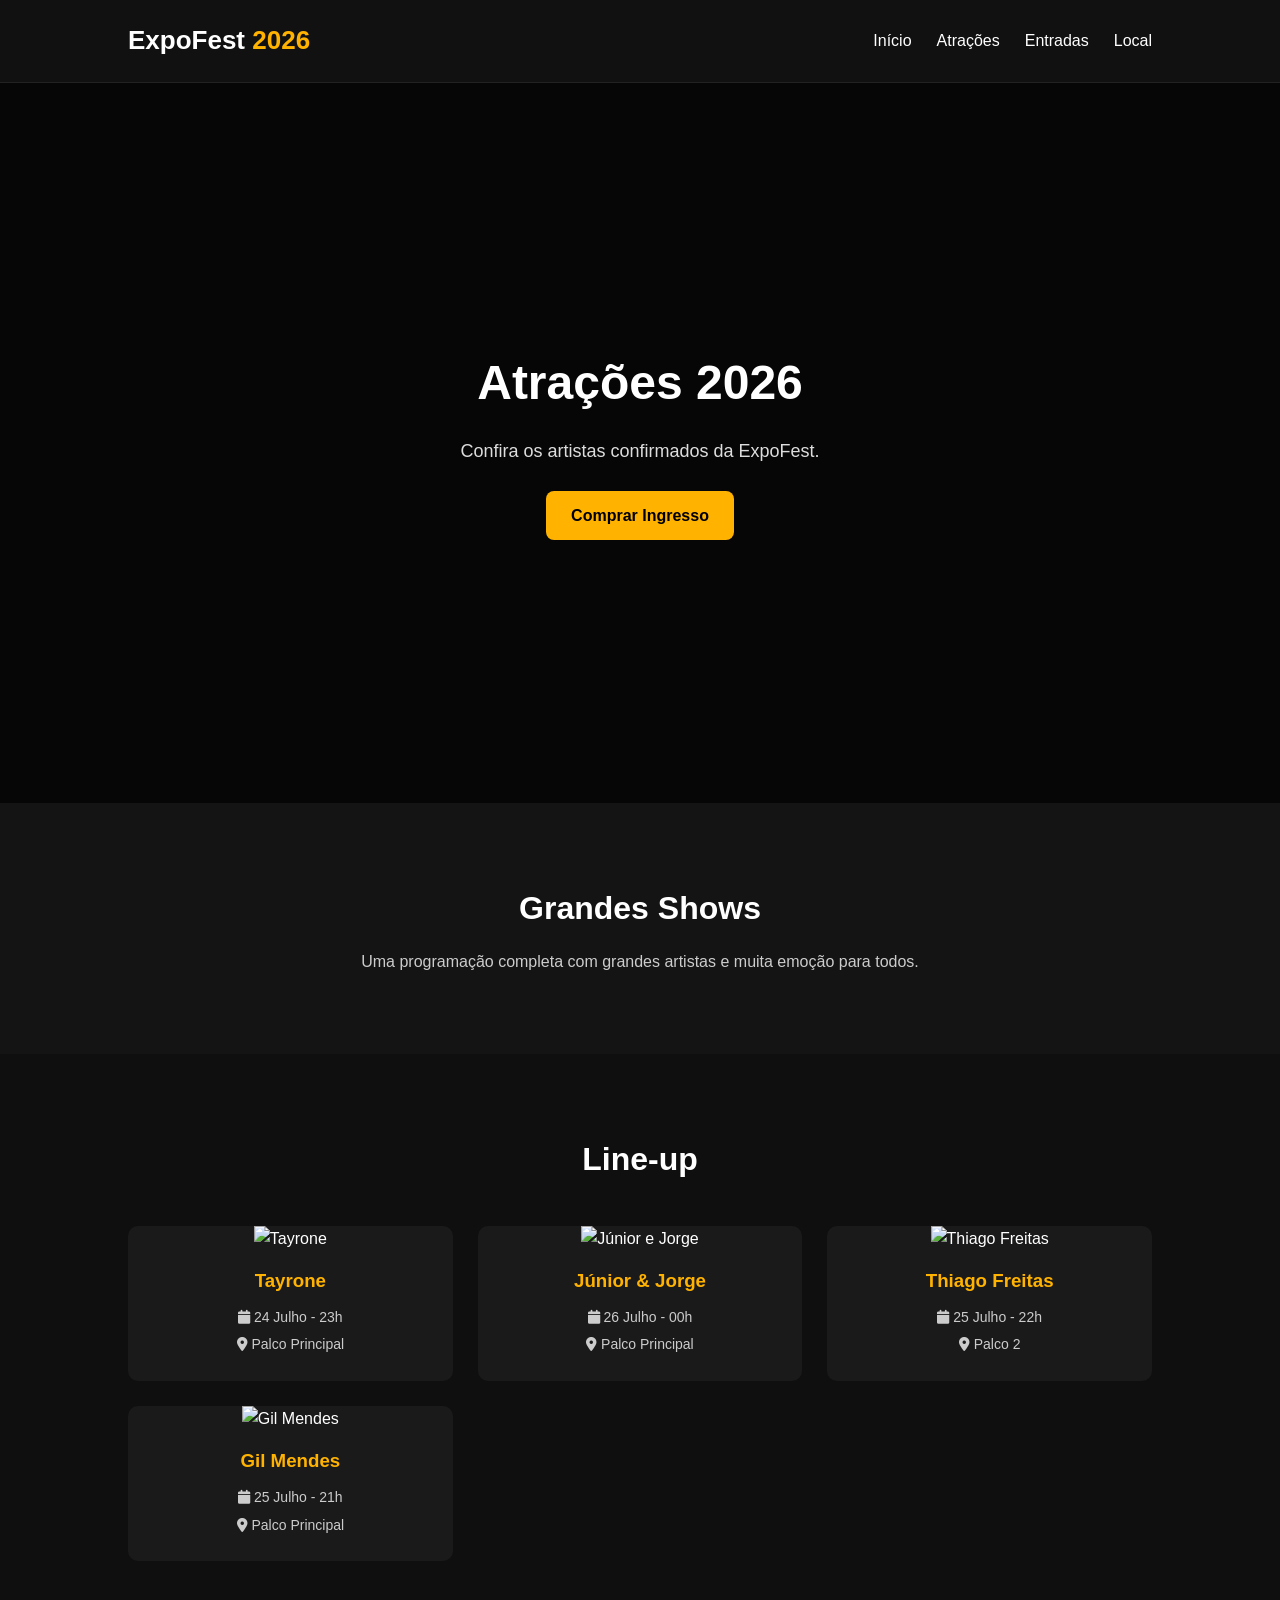
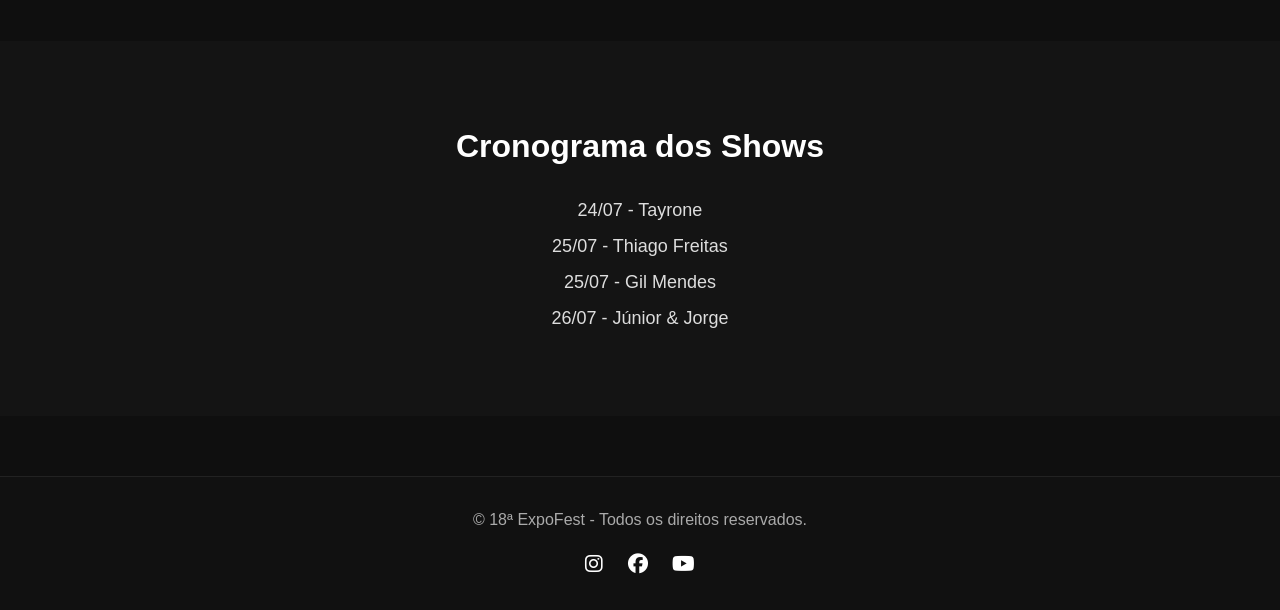
==== commit c5bebae3: "Atualiza layout da página ExpoFest 2026 com novas classes e CSS" ====
--- a/atracoes.html
+++ b/atracoes.html
@@ -1,5 +1,6 @@
 <!DOCTYPE html>
 <html lang="pt-BR">
+
 <head>
 <meta charset="UTF-8">
 <meta name="viewport" content="width=device-width, initial-scale=1.0">
@@ -21,7 +22,7 @@
 
 <header>
 
-<div class="logo">
+<div class="expo_logo">
 <h1>ExpoFest <span>2026</span></h1>
 </div>
 
@@ -30,16 +31,16 @@
 <li><a href="index.html">Início</a></li>
 <li><a href="atracoes.html">Atrações</a></li>
 <li><a href="ingressos.html">Entradas</a></li>
-<li><a href="contato.html">Contato</a></li>
+<li><a href="local.html">Local</a></li>
 </ul>
 </nav>
 
 </header>
 
 
-<section class="banner">
+<section class="expo_banner">
 
-<div class="banner-texto">
+<div class="expo_banner_texto">
 
 <h2>Atrações 2026</h2>
 
@@ -48,7 +49,7 @@
 da ExpoFest.
 </p>
 
-<a href="ingressos.html" class="botao">
+<a href="ingressos.html" class="expo_botao">
 Comprar Ingresso
 </a>
 
@@ -57,7 +58,7 @@
 </section>
 
 
-<section class="sobre">
+<section class="expo_sobre">
 
 <h2>Grandes Shows</h2>
 
@@ -69,69 +70,98 @@
 </section>
 
 
-<section class="destaques">
+<section class="expo_destaques">
 
-    <h2>Line-up</h2>
+<h2>Line-up</h2>
 
-    <div class="cards-lineup">
+<div class="expo_cards">
 
-        <div class="card-lineup">
-            <img src="https://images.suamusica.com.br/wAitjZ62oTsc_wE6N2S4N88T21Y=/500x500/filters:format(webp)/49206786/35160875/cd_cover.png" alt="Tayrone">
-            <h3>Tayrone</h3>
-            <p>
-                <i class="fa-solid fa-calendar"></i>
-                24 Julho - 23h
-            </p>
-            <p>
-                <i class="fa-solid fa-location-dot"></i>
-                Palco Principal
-            </p>
-        </div>
 
-        <div class="card-lineup">
-            <img src="https://images.suamusica.com.br/WnZlEby6PizH2mY_x3X87l7CAn8=/500x500/filters:format(webp)/42171129/30810793/cd_cover.jpeg" alt="Júnior e Jorge">
-            <h3>Júnior & Jorge</h3>
-            <p>
-                <i class="fa-solid fa-calendar"></i>
-                26 Julho - 00h
-            </p>
-            <p>
-                <i class="fa-solid fa-location-dot"></i>
-                Palco Principal
-            </p>
-        </div>
+<div class="expo_card">
 
-        <div class="card-lineup">
-            <img src="https://images.suamusica.com.br/D6-z-A7Bex2ZfXFf6fDdfw_F_fM=/500x500/filters:format(webp)/42813136/35227763/cd_cover.png" alt="Thiago Freitas">
-            <h3>Thiago Freitas</h3>
-            <p>
-                <i class="fa-solid fa-calendar"></i>
-                25 Julho - 22h
-            </p>
-            <p>
-                <i class="fa-solid fa-location-dot"></i>
-                Palco 2
-            </p>
-        </div>
+<img src="img/tayrone.jpg" alt="Tayrone">
 
-        <div class="card-lineup">
-            <img src="https://images.suamusica.com.br/7u1gA95xL1iQv57uV7I78x_f_eM=/500x500/filters:format(webp)/24147321/33425574/cd_cover.jpeg" alt="Gil Mendes">
-            <h3>Gil Mendes</h3>
-            <p>
-                <i class="fa-solid fa-calendar"></i>
-                25 Julho - 21h
-            </p>
-            <p>
-                <i class="fa-solid fa-location-dot"></i>
-                Palco Principal
-            </p>
-        </div>
+<h3>Tayrone</h3>
 
-    </div>
+<p>
+<i class="fa-solid fa-calendar"></i>
+24 Julho - 23h
+</p>
+
+<p>
+<i class="fa-solid fa-location-dot"></i>
+Palco Principal
+</p>
+
+</div>
+
+
+
+<div class="expo_card">
+
+<img src="img/juniorjorge.jpg" alt="Júnior e Jorge">
+
+<h3>Júnior & Jorge</h3>
+
+<p>
+<i class="fa-solid fa-calendar"></i>
+26 Julho - 00h
+</p>
+
+<p>
+<i class="fa-solid fa-location-dot"></i>
+Palco Principal
+</p>
+
+</div>
+
+
+
+<div class="expo_card">
+
+<img src="img/thiago.jpg" alt="Thiago Freitas">
+
+<h3>Thiago Freitas</h3>
+
+<p>
+<i class="fa-solid fa-calendar"></i>
+25 Julho - 22h
+</p>
+
+<p>
+<i class="fa-solid fa-location-dot"></i>
+Palco 2
+</p>
+
+</div>
+
+
+
+<div class="expo_card">
+
+<img src="img/gil.jpg" alt="Gil Mendes">
+
+<h3>Gil Mendes</h3>
+
+<p>
+<i class="fa-solid fa-calendar"></i>
+25 Julho - 21h
+</p>
+
+<p>
+<i class="fa-solid fa-location-dot"></i>
+Palco Principal
+</p>
+
+</div>
+
+
+</div>
 
 </section>
 
-<section class="contador">
+
+<section class="expo_contador">
 
 <h2>Cronograma dos Shows</h2>
 
@@ -151,7 +181,7 @@
 © 18ª ExpoFest - Todos os direitos reservados.
 </p>
 
-<div class="redes">
+<div class="expo_redes">
 
 <a href="#"><i class="fab fa-instagram"></i></a>
 
--- a/style.css
+++ b/style.css
@@ -150,140 +150,6 @@
 nav ul li a.active {
     color: #fcb305;
 }
-
-/* ==========================
-   BANNER
-========================== */
-
-.banner{
-    width:100%;
-    height:100vh;
-
-    background:
-    linear-gradient(rgba(0,0,0,.55),
-    rgba(0,0,0,.55)),
-    url("imagens/banner.jpg");
-
-    background-size:cover;
-    background-position:center;
-
-    display:flex;
-    align-items:center;
-    justify-content:center;
-    text-align:center;
-}
-
-.banner-texto{
-    max-width:700px;
-}
-
-.banner h2{
-    font-size:60px;
-    margin-bottom:20px;
-}
-
-.banner p{
-    font-size:20px;
-    margin-bottom:35px;
-}
-
-.botao{
-    display:inline-block;
-    background:#ffb300;
-    color:#111;
-    padding:15px 35px;
-    border-radius:50px;
-    text-decoration:none;
-    font-weight:bold;
-    transition:.4s;
-}
-
-.botao:hover{
-    background:#fff;
-    transform:scale(1.05);
-}
-
-/* ==========================
-   SOBRE
-========================== */
-
-.sobre{
-    padding:90px 10%;
-    text-align:center;
-}
-
-.sobre h2{
-    font-size:40px;
-    margin-bottom:30px;
-    color:#ffb300;
-}
-
-.sobre p{
-    font-size:18px;
-    line-height:32px;
-}
-
-/* ==========================
-   CARDS
-========================== */
-
-.destaques{
-    padding:90px 8%;
-    background:#1a1a1a;
-}
-
-.destaques h2{
-    text-align:center;
-    margin-bottom:50px;
-    color:#ffb300;
-    font-size:40px;
-}
-
-.cards{
-    display: grid;
-    grid-template-columns: repeat(auto-fit, minmax(230px, 1fr));
-    gap: 30px;
-}
-
-.card{
-
-    background:#222;
-
-    padding:35px;
-
-    text-align:center;
-
-    border-radius:15px;
-
-    transition:.4s;
-
-}
-
-.card:hover{
-
-    transform:translateY(-10px);
-
-    background:#ffb300;
-
-    color:#111;
-
-}
-
-.card i{
-
-    font-size:55px;
-
-    margin-bottom:20px;
-
-}
-
-.card h3{
-
-    margin-bottom:15px;
-
-    font-size:25px;
-
-}  
 
 /* --- Hero Intro --- */
 .ingressos-hero {
@@ -702,31 +568,6 @@
     to { transform: scale(1); opacity: 1; }
 }
 
-/* ==========================
-   CONTADOR REGRESSIVO
-========================== */
-
-.contador {
-    padding: 100px 8%;
-    text-align: center;
-
-    background:
-        radial-gradient(circle at center,
-        rgba(252,179,5,0.08),
-        transparent 45%),
-        linear-gradient(
-        180deg,
-        #111 0%,
-        #080808 100%);
-
-    position: relative;
-
-    overflow: hidden;
-
-    border-top: 1px solid rgba(252,179,5,.12);
-    border-bottom: 1px solid rgba(252,179,5,.12);
-}
-
 /* brilho decorativo */
 .contador::before {
     content: "";
@@ -966,7 +807,6 @@
 transform:translateY(30px);
 
 }
-}
 
 to{
 
@@ -975,7 +815,7 @@
 transform:translateY(0);
 
 }
-
+}
 
 .datas{
     padding:80px 10%;
@@ -1024,9 +864,6 @@
     font-size:16px;
     font-weight:500;
 }
-/* ==========================
-   HORÁRIO
-========================== */
 
 .horario{
     padding:80px 10%;
@@ -1047,10 +884,26 @@
 }
 
 .cards{
-    display: grid;
-    grid-template-columns: repeat(auto-fit, minmax(230px, 1fr));
-    gap: 30px;
-}
+    display: flex;
+    justify-content: center;
+    gap: 25px;
+    flex-wrap: wrap;
+}
+
+.card{
+    background: #141414;
+    padding: 25px;
+    border-radius: 15px;
+    width: 250px;
+    text-align: center;
+    transition: 0.3s;
+}
+
+.card:hover{
+    transform: translateY(-8px);
+    border: 1px solid #fcb305;
+}
+
 
 
 
@@ -1105,141 +958,199 @@
 
 }
 
-.pagina-local{
-    padding:140px 10% 60px;
-    text-align:center;
-}
-
-.local-evento{
-    padding:20px 0;
-}
-
-.nome-local{
-    font-size:24px;
-    color:#ffb300;
-    margin-top:10px;
-}
-
-.cidade-local{
-    font-size:18px;
-    color:#fff;
-    margin-bottom:15px;
-}
-
-.descricao-local{
-    margin-top:15px;
-    max-width:800px;
-    margin-left:auto;
-    margin-right:auto;
-}
-
-.local-cards{
-    background:none;
-    padding:40px 0;
-}
-
-.dicas{
-    margin-top:30px;
-    background:rgba(255,255,255,.05);
-    padding:30px;
-    border-radius:15px;
-}
-
-.dicas h3{
-    font-size:24px;
-    color:#ffb300;
-    margin-bottom:15px;
-}
-
-.dicas ul{
-    list-style:none;
-    padding:0;
-    text-align:left;
-    max-width:600px;
-    margin:auto;
-    line-height:1.8;
-}
-
-.dicas i{
-    color:#ffb300;
-}
-
-.mapa{
-    margin-top:40px;
-    padding:20px 0;
-}
-
-.mapa h3{
-    font-size:28px;
-    color:#ffb300;
-    margin-bottom:20px;
-}
-
-.mapa-container{
-    width:100%;
-    max-width:800px;
-    margin:auto;
-    border-radius:15px;
-    overflow:hidden;
-    box-shadow:0 10px 25px rgba(0,0,0,0.5);
-}
-
-.mapa-iframe{
-    width:100%;
-    height:450px;
-    border:0;
-}
-
-/* ==========================================================================
-   ESTILOS EXCLUSIVOS DO LINE-UP (CORREÇÃO DO PROBLEMA DO CARD AMARELO)
-   ========================================================================== */
-
-.cards-lineup {
-    display: grid;
-    grid-template-columns: repeat(auto-fit, minmax(230px, 1fr));
-    gap: 30px;
-}
-
-.card-lineup {
-    background: #141414;
-    padding: 25px;
-    border-radius: 15px;
-    text-align: center;
-    transition: 0.3s;
-    overflow: hidden;
-}
-
-.card-lineup:hover {
-    transform: translateY(-8px);
-    border: 1px solid #fcb305;
-}
-
-.card-lineup h3 {
-    margin-top: 15px;
-    margin-bottom: 10px;
-    font-size: 22px;
-}
-
-.card-lineup img {
-    width: 100%;
-    height: 280px;
-    object-fit: cover;
-    border-radius: 10px;
-    transition: .4s;
-}
-
-.card-lineup:hover img {
-    transform: scale(1.05);
-}
-
-.card-lineup p {
-    color: #d6d6d6;
-    margin-top: 8px;
-    line-height: 1.6;
-    font-size: 15px;
-}
-
-.card-lineup i {
-    color: #fcb305;
-    margin-right: 6px;
+/* RESET */
+* {
+margin: 0;
+padding: 0;
+box-sizing: border-box;
+font-family: 'Poppins', sans-serif;
+}
+
+/* BODY */
+body {
+background: #0f0f0f;
+color: #fff;
+line-height: 1.6;
+}
+
+/* HEADER */
+header {
+display: flex;
+justify-content: space-between;
+align-items: center;
+padding: 20px 10%;
+background: #111;
+position: sticky;
+top: 0;
+z-index: 1000;
+border-bottom: 1px solid #222;
+}
+
+.expo_logo h1 {
+color: #fff;
+font-size: 26px;
+}
+
+.expo_logo span {
+color: #ffb300;
+}
+
+nav ul {
+list-style: none;
+display: flex;
+gap: 25px;
+}
+
+nav ul li a {
+text-decoration: none;
+color: #fff;
+transition: 0.3s;
+}
+
+nav ul li a:hover {
+color: #ffb300;
+}
+
+/* BANNER */
+.expo_banner {
+height: 80vh;
+background: linear-gradient(rgba(0,0,0,0.6), rgba(0,0,0,0.6)),
+url("img/banner.jpg") center/cover no-repeat;
+display: flex;
+align-items: center;
+justify-content: center;
+text-align: center;
+padding: 20px;
+}
+
+.expo_banner_texto h2 {
+font-size: 48px;
+margin-bottom: 15px;
+}
+
+.expo_banner_texto p {
+font-size: 18px;
+margin-bottom: 25px;
+color: #ddd;
+}
+
+.expo_botao {
+display: inline-block;
+padding: 12px 25px;
+background: #ffb300;
+color: #000;
+font-weight: 600;
+text-decoration: none;
+border-radius: 8px;
+transition: 0.3s;
+}
+
+.expo_botao:hover {
+background: #e6a200;
+transform: scale(1.05);
+}
+
+/* SOBRE */
+.expo_sobre {
+padding: 80px 10%;
+text-align: center;
+background: #141414;
+}
+
+.expo_sobre h2 {
+font-size: 32px;
+margin-bottom: 15px;
+}
+
+.expo_sobre p {
+color: #ccc;
+max-width: 700px;
+margin: auto;
+}
+
+/* DESTAQUES */
+.expo_destaques {
+padding: 80px 10%;
+text-align: center;
+}
+
+.expo_destaques h2 {
+font-size: 32px;
+margin-bottom: 40px;
+}
+
+.expo_cards {
+display: grid;
+grid-template-columns: repeat(auto-fit, minmax(250px, 1fr));
+gap: 25px;
+}
+
+.expo_card {
+background: #1a1a1a;
+border-radius: 10px;
+overflow: hidden;
+padding-bottom: 20px;
+transition: 0.3s;
+}
+
+.expo_card:hover {
+transform: translateY(-8px);
+}
+
+.expo_card img {
+width: 100%;
+height: 180px;
+object-fit: cover;
+}
+
+.expo_card h3 {
+margin: 15px 0 10px;
+color: #ffb300;
+}
+
+.expo_card p {
+color: #ccc;
+font-size: 14px;
+margin: 5px 0;
+}
+
+/* CONTADOR */
+.expo_contador {
+padding: 80px 10%;
+text-align: center;
+background: #141414;
+}
+
+.expo_contador h2 {
+font-size: 32px;
+margin-bottom: 20px;
+}
+
+.expo_contador p {
+font-size: 18px;
+color: #ddd;
+line-height: 2;
+}
+
+/* FOOTER */
+footer {
+padding: 30px 10%;
+text-align: center;
+background: #111;
+border-top: 1px solid #222;
+}
+
+.expo_redes {
+margin-top: 15px;
+}
+
+.expo_redes a {
+color: #fff;
+margin: 0 10px;
+font-size: 20px;
+transition: 0.3s;
+}
+
+.expo_redes a:hover {
+color: #ffb300;
 }
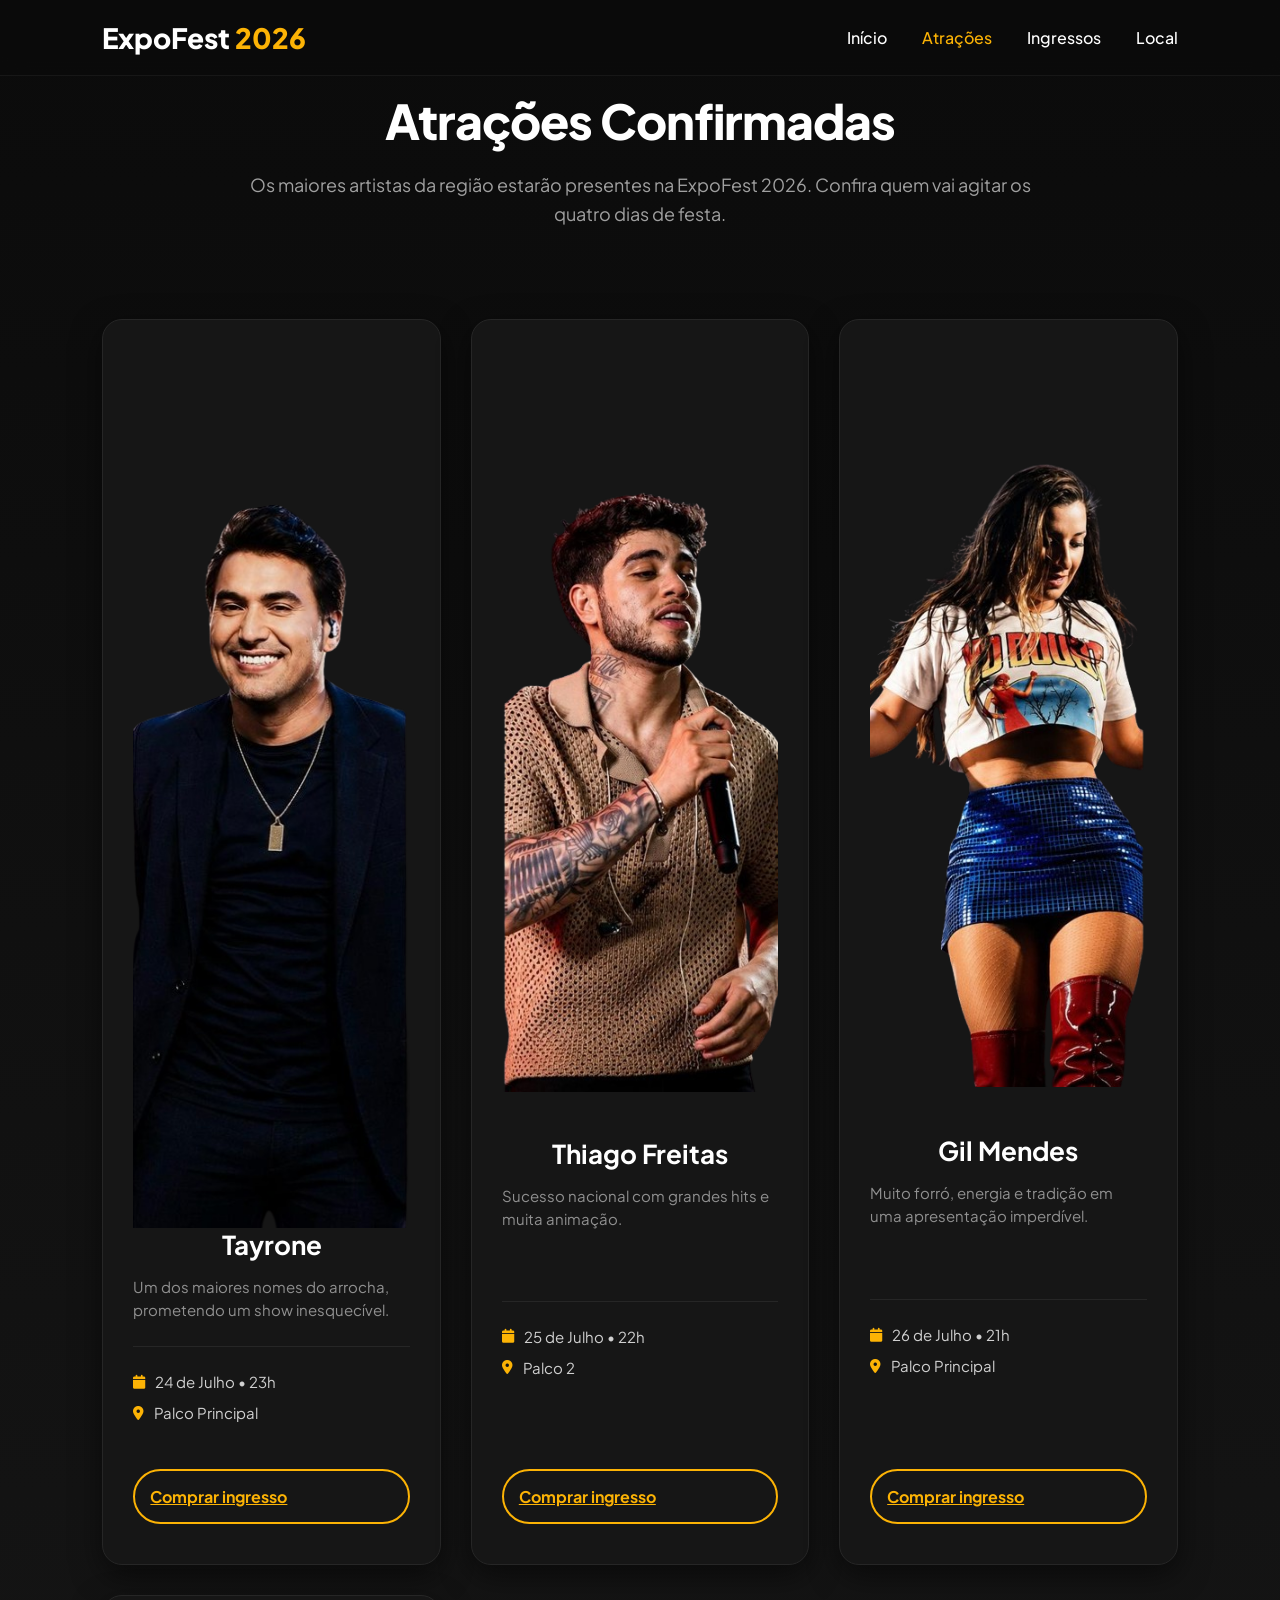
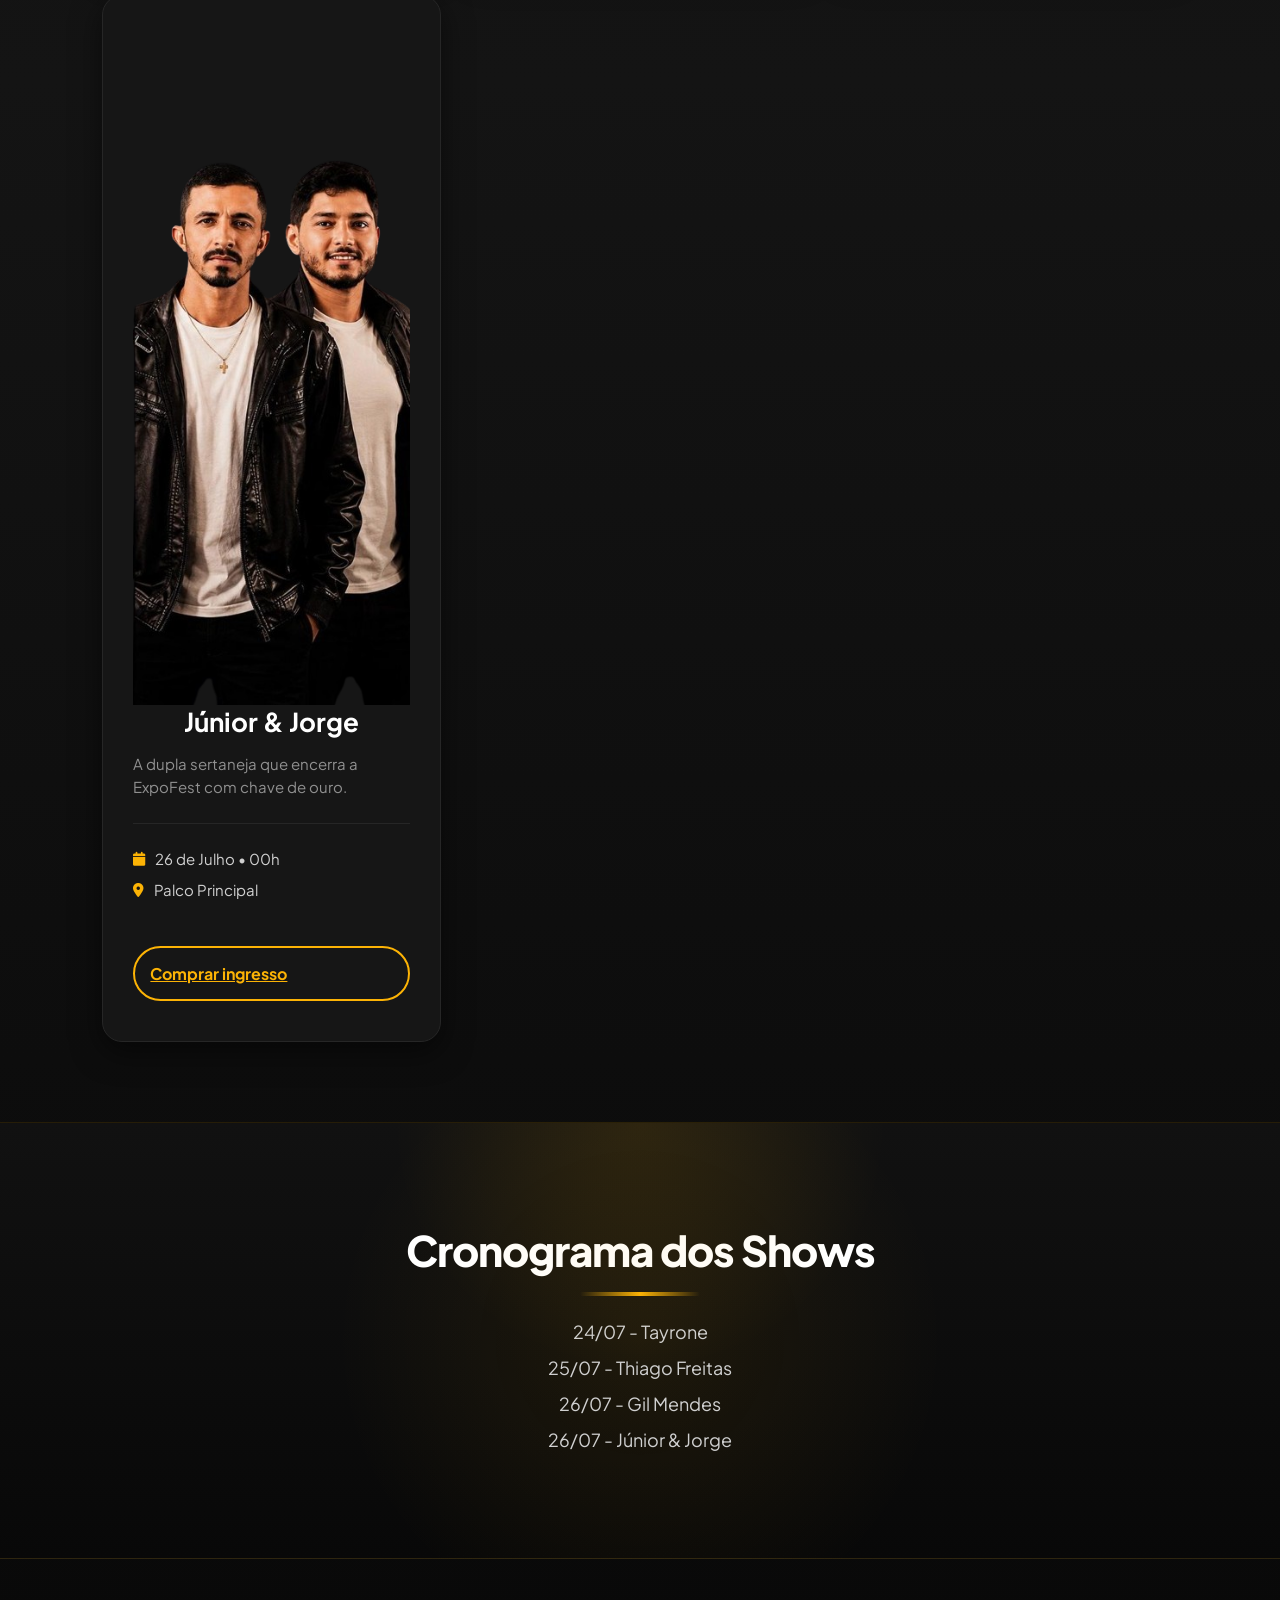
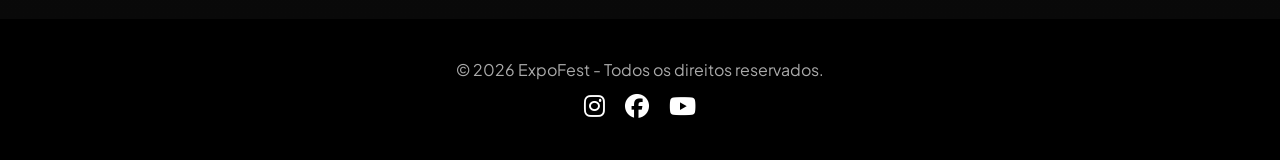
==== commit 154df557: "Update titles and content in atracoes.html" ====
--- a/atracoes.html
+++ b/atracoes.html
@@ -1,187 +1,194 @@
 <!DOCTYPE html>
 <html lang="pt-BR">
-
 <head>
 <meta charset="UTF-8">
 <meta name="viewport" content="width=device-width, initial-scale=1.0">
 
-<title>ExpoFest 2026 - Atrações</title>
-
-<link rel="stylesheet" href="style.css">
+<title>Atrações - ExpoFest 2026</title>
 
 <link rel="preconnect" href="https://fonts.googleapis.com">
 <link rel="preconnect" href="https://fonts.gstatic.com" crossorigin>
 
-<link href="https://fonts.googleapis.com/css2?family=Poppins:wght@300;400;600;700&display=swap" rel="stylesheet">
+<link href="https://fonts.googleapis.com/css2?family=Plus+Jakarta+Sans:wght@400;500;600;700;800&display=swap" rel="stylesheet">
 
 <link rel="stylesheet" href="https://cdnjs.cloudflare.com/ajax/libs/font-awesome/6.5.2/css/all.min.css">
 
+<link rel="stylesheet" href="style.css">
+
 </head>
 
 <body>
 
 <header>
 
-<div class="expo_logo">
+<div class="logo">
 <h1>ExpoFest <span>2026</span></h1>
 </div>
 
 <nav>
 <ul>
 <li><a href="index.html">Início</a></li>
-<li><a href="atracoes.html">Atrações</a></li>
-<li><a href="ingressos.html">Entradas</a></li>
+<li><a href="atracoes.html" class="active">Atrações</a></li>
+<li><a href="ingressos.html">Ingressos</a></li>
 <li><a href="local.html">Local</a></li>
 </ul>
 </nav>
 
 </header>
 
-
-<section class="expo_banner">
-
-<div class="expo_banner_texto">
-
-<h2>Atrações 2026</h2>
+<section class="ingressos-hero">
+
+<div class="hero-container">
+
+<h2>Atrações Confirmadas</h2>
 
 <p>
-Confira os artistas confirmados
-da ExpoFest.
-</p>
-
-<a href="ingressos.html" class="expo_botao">
-Comprar Ingresso
-</a>
+Os maiores artistas da região estarão presentes na ExpoFest 2026.
+Confira quem vai agitar os quatro dias de festa.
+</p>
 
 </div>
 
 </section>
 
-
-<section class="expo_sobre">
-
-<h2>Grandes Shows</h2>
+<section class="cards-section">
+
+<div class="cards-container">
+
+<div class="ticket-card artista">
+
+<img src="imagens/tayrone.png" alt="Tayrone">
+
+<div class="card-header">
+
+<h3>Tayrone</h3>
+
+<p class="ticket-desc">
+Um dos maiores nomes do arrocha, prometendo um show inesquecível.
+</p>
+
+</div>
+
+<ul class="ticket-benefits">
+
+<li><i class="fa-solid fa-calendar"></i>24 de Julho • 23h</li>
+
+<li><i class="fa-solid fa-location-dot"></i>Palco Principal</li>
+
+</ul>
+
+<a href="ingressos.html" class="btn-comprar">
+Comprar ingresso
+</a>
+
+</div>
+
+<div class="ticket-card artista">
+
+<img src="imagens/thiago.png" alt="Thiago Freitas">
+
+<div class="card-header">
+
+<h3>Thiago Freitas</h3>
+
+<p class="ticket-desc">
+Sucesso nacional com grandes hits e muita animação.
+</p>
+
+</div>
+
+<ul class="ticket-benefits">
+
+<li><i class="fa-solid fa-calendar"></i>25 de Julho • 22h</li>
+
+<li><i class="fa-solid fa-location-dot"></i>Palco 2</li>
+
+</ul>
+
+<a href="ingressos.html" class="btn-comprar">
+Comprar ingresso
+</a>
+
+</div>
+
+<div class="ticket-card artista">
+
+<img src="imagens/gil.png" alt="Gil Mendes">
+
+<div class="card-header">
+
+<h3>Gil Mendes</h3>
+
+<p class="ticket-desc">
+Muito forró, energia e tradição em uma apresentação imperdível.
+</p>
+
+</div>
+
+<ul class="ticket-benefits">
+
+<li><i class="fa-solid fa-calendar"></i>26 de Julho • 21h</li>
+
+<li><i class="fa-solid fa-location-dot"></i>Palco Principal</li>
+
+</ul>
+
+<a href="ingressos.html" class="btn-comprar">
+Comprar ingresso
+</a>
+
+</div>
+
+<div class="ticket-card artista">
+
+<img src="imagens/juniorjorge.png" alt="Júnior e Jorge">
+
+<div class="card-header">
+
+<h3>Júnior & Jorge</h3>
+
+<p class="ticket-desc">
+A dupla sertaneja que encerra a ExpoFest com chave de ouro.
+</p>
+
+</div>
+
+<ul class="ticket-benefits">
+
+<li><i class="fa-solid fa-calendar"></i>26 de Julho • 00h</li>
+
+<li><i class="fa-solid fa-location-dot"></i>Palco Principal</li>
+
+</ul>
+
+<a href="ingressos.html" class="btn-comprar">
+Comprar ingresso
+</a>
+
+</div>
+
+</div>
+
+</section>
+
+<section class="contador">
+
+<h2>Cronograma dos Shows</h2>
 
 <p>
-Uma programação completa com grandes artistas
-e muita emoção para todos.
+24/07 - Tayrone<br>
+25/07 - Thiago Freitas<br>
+26/07 - Gil Mendes<br>
+26/07 - Júnior & Jorge
 </p>
 
 </section>
 
-
-<section class="expo_destaques">
-
-<h2>Line-up</h2>
-
-<div class="expo_cards">
-
-
-<div class="expo_card">
-
-<img src="img/tayrone.jpg" alt="Tayrone">
-
-<h3>Tayrone</h3>
-
-<p>
-<i class="fa-solid fa-calendar"></i>
-24 Julho - 23h
-</p>
-
-<p>
-<i class="fa-solid fa-location-dot"></i>
-Palco Principal
-</p>
-
-</div>
-
-
-
-<div class="expo_card">
-
-<img src="img/juniorjorge.jpg" alt="Júnior e Jorge">
-
-<h3>Júnior & Jorge</h3>
-
-<p>
-<i class="fa-solid fa-calendar"></i>
-26 Julho - 00h
-</p>
-
-<p>
-<i class="fa-solid fa-location-dot"></i>
-Palco Principal
-</p>
-
-</div>
-
-
-
-<div class="expo_card">
-
-<img src="img/thiago.jpg" alt="Thiago Freitas">
-
-<h3>Thiago Freitas</h3>
-
-<p>
-<i class="fa-solid fa-calendar"></i>
-25 Julho - 22h
-</p>
-
-<p>
-<i class="fa-solid fa-location-dot"></i>
-Palco 2
-</p>
-
-</div>
-
-
-
-<div class="expo_card">
-
-<img src="img/gil.jpg" alt="Gil Mendes">
-
-<h3>Gil Mendes</h3>
-
-<p>
-<i class="fa-solid fa-calendar"></i>
-25 Julho - 21h
-</p>
-
-<p>
-<i class="fa-solid fa-location-dot"></i>
-Palco Principal
-</p>
-
-</div>
-
-
-</div>
-
-</section>
-
-
-<section class="expo_contador">
-
-<h2>Cronograma dos Shows</h2>
-
-<p>
-24/07 - Tayrone <br>
-25/07 - Thiago Freitas <br>
-25/07 - Gil Mendes <br>
-26/07 - Júnior & Jorge
-</p>
-
-</section>
-
-
 <footer>
 
-<p>
-© 18ª ExpoFest - Todos os direitos reservados.
-</p>
-
-<div class="expo_redes">
+<p>© 2026 ExpoFest - Todos os direitos reservados.</p>
+
+<div class="redes">
 
 <a href="#"><i class="fab fa-instagram"></i></a>
 
@@ -194,4 +201,4 @@
 </footer>
 
 </body>
-</html>+</html>
--- a/style.css
+++ b/style.css
@@ -1,4 +1,3 @@
-
 .pagina-local{
     padding:140px 10% 60px;
     text-align:center;
@@ -150,6 +149,140 @@
 nav ul li a.active {
     color: #fcb305;
 }
+
+/* ==========================
+   BANNER
+========================== */
+
+.banner{
+    width:100%;
+    height:100vh;
+
+    background:
+    linear-gradient(rgba(0,0,0,.55),
+    rgba(0,0,0,.55)),
+    url("imagens/banner.jpg");
+
+    background-size:cover;
+    background-position:center;
+
+    display:flex;
+    align-items:center;
+    justify-content:center;
+    text-align:center;
+}
+
+.banner-texto{
+    max-width:700px;
+}
+
+.banner h2{
+    font-size:60px;
+    margin-bottom:20px;
+}
+
+.banner p{
+    font-size:20px;
+    margin-bottom:35px;
+}
+
+.botao{
+    display:inline-block;
+    background:#ffb300;
+    color:#111;
+    padding:15px 35px;
+    border-radius:50px;
+    text-decoration:none;
+    font-weight:bold;
+    transition:.4s;
+}
+
+.botao:hover{
+    background:#fff;
+    transform:scale(1.05);
+}
+
+/* ==========================
+   SOBRE
+========================== */
+
+.sobre{
+    padding:90px 10%;
+    text-align:center;
+}
+
+.sobre h2{
+    font-size:40px;
+    margin-bottom:30px;
+    color:#ffb300;
+}
+
+.sobre p{
+    font-size:18px;
+    line-height:32px;
+}
+
+/* ==========================
+   CARDS
+========================== */
+
+.destaques{
+    padding:90px 8%;
+    background:#1a1a1a;
+}
+
+.destaques h2{
+    text-align:center;
+    margin-bottom:50px;
+    color:#ffb300;
+    font-size:40px;
+}
+
+.cards{
+    display:grid;
+    grid-template-columns:repeat(auto-fit,minmax(230px,1fr));
+    gap:30px;
+}
+
+.card{
+
+    background:#222;
+
+    padding:35px;
+
+    text-align:center;
+
+    border-radius:15px;
+
+    transition:.4s;
+
+}
+
+.card:hover{
+
+    transform:translateY(-10px);
+
+    background:#ffb300;
+
+    color:#111;
+
+}
+
+.card i{
+
+    font-size:55px;
+
+    margin-bottom:20px;
+
+}
+
+.card h3{
+
+    margin-bottom:15px;
+
+    font-size:25px;
+
+}  
 
 /* --- Hero Intro --- */
 .ingressos-hero {
@@ -568,6 +701,31 @@
     to { transform: scale(1); opacity: 1; }
 }
 
+/* ==========================
+   CONTADOR REGRESSIVO
+========================== */
+
+.contador {
+    padding: 100px 8%;
+    text-align: center;
+
+    background:
+        radial-gradient(circle at center,
+        rgba(252,179,5,0.08),
+        transparent 45%),
+        linear-gradient(
+        180deg,
+        #111 0%,
+        #080808 100%);
+
+    position: relative;
+
+    overflow: hidden;
+
+    border-top: 1px solid rgba(252,179,5,.12);
+    border-bottom: 1px solid rgba(252,179,5,.12);
+}
+
 /* brilho decorativo */
 .contador::before {
     content: "";
@@ -807,6 +965,7 @@
 transform:translateY(30px);
 
 }
+}
 
 to{
 
@@ -815,7 +974,7 @@
 transform:translateY(0);
 
 }
-}
+
 
 .datas{
     padding:80px 10%;
@@ -864,6 +1023,9 @@
     font-size:16px;
     font-weight:500;
 }
+/* ==========================
+   HORÁRIO
+========================== */
 
 .horario{
     padding:80px 10%;
@@ -908,249 +1070,192 @@
 
 
 
-
 /* ==========================
-   PÁGINA DE ATRAÇÕES - ESTILO
+   PÁGINA DE ATRAÇÕES
 ========================== */
 
-.cards .card img{
+.atracoes-section{
+    padding:90px 8%;
+}
+
+.atracoes-section h2{
+    text-align:center;
+    font-size:42px;
+    font-weight:800;
+    margin-bottom:50px;
+    color:#fff;
+}
+
+.cards{
+    display:grid;
+    grid-template-columns:repeat(2,1fr);
+    gap:35px;
+    max-width:1100px;
+    margin:0 auto;
+}
+
+.card{
+    background:#161616;
+    border:1px solid #262626;
+    border-radius:20px;
+    overflow:hidden;
+    transition:all .4s ease;
+    box-shadow:0 10px 30px rgba(0,0,0,.45);
+}
+
+.card:hover{
+    transform:translateY(-10px);
+    border-color:#fcb305;
+    box-shadow:0 15px 40px rgba(252,179,5,.2);
+}
+
+.card img{
     width:100%;
-    height:280px;
+    height:340px;
     object-fit:cover;
-    border-radius:15px 15px 0 0;
     transition:.4s;
 }
 
-.cards .card:hover img{
-    transform:scale(1.08);
-}
-
-.cards .card p{
-    color:#d6d6d6;
-    margin-top:8px;
-    line-height:1.6;
-}
-
-.cards .card i{
+.card:hover img{
+    transform:scale(1.05);
+}
+
+.card-info{
+    padding:28px;
+    text-align:center;
+}
+
+.badge{
+    display:inline-block;
+    background:#fcb305;
+    color:#000;
+    font-size:12px;
+    font-weight:800;
+    padding:7px 18px;
+    border-radius:30px;
+    margin-bottom:18px;
+    text-transform:uppercase;
+    letter-spacing:.5px;
+}
+
+.card h3{
+    font-size:28px;
+    margin-bottom:18px;
+    font-weight:700;
+}
+
+.card p{
+    color:#cfcfcf;
+    font-size:16px;
+    margin-bottom:12px;
+}
+
+.card i{
     color:#fcb305;
-    margin-right:6px;
-}
-
-.sobre p,
+    margin-right:8px;
+}
+
+.btn-artista{
+    display:block;
+    width:100%;
+    margin-top:22px;
+    padding:15px;
+    background:#fcb305;
+    color:#000;
+    text-decoration:none;
+    font-weight:700;
+    border-radius:50px;
+    transition:.3s;
+}
+
+.btn-artista:hover{
+    background:#fff;
+    transform:scale(1.03);
+}
+
 .contador p{
-    max-width:700px;
-    margin:20px auto;
+    font-size:18px;
+    line-height:2;
+    color:#d0d0d0;
 }
 
 .contador br{
-    margin-bottom:10px;
-}
-
-@media(max-width:768px){
-
-    .banner h2{
-        font-size:42px;
-    }
-
-    .banner p{
-        font-size:18px;
-    }
-
-}
-
-/* RESET */
-* {
-margin: 0;
-padding: 0;
-box-sizing: border-box;
-font-family: 'Poppins', sans-serif;
-}
-
-/* BODY */
-body {
-background: #0f0f0f;
-color: #fff;
-line-height: 1.6;
-}
-
-/* HEADER */
-header {
-display: flex;
-justify-content: space-between;
-align-items: center;
-padding: 20px 10%;
-background: #111;
-position: sticky;
-top: 0;
-z-index: 1000;
-border-bottom: 1px solid #222;
-}
-
-.expo_logo h1 {
-color: #fff;
-font-size: 26px;
-}
-
-.expo_logo span {
-color: #ffb300;
-}
-
-nav ul {
-list-style: none;
-display: flex;
-gap: 25px;
-}
-
-nav ul li a {
-text-decoration: none;
-color: #fff;
-transition: 0.3s;
-}
-
-nav ul li a:hover {
-color: #ffb300;
-}
-
-/* BANNER */
-.expo_banner {
-height: 80vh;
-background: linear-gradient(rgba(0,0,0,0.6), rgba(0,0,0,0.6)),
-url("img/banner.jpg") center/cover no-repeat;
-display: flex;
-align-items: center;
-justify-content: center;
-text-align: center;
-padding: 20px;
-}
-
-.expo_banner_texto h2 {
-font-size: 48px;
-margin-bottom: 15px;
-}
-
-.expo_banner_texto p {
-font-size: 18px;
-margin-bottom: 25px;
-color: #ddd;
-}
-
-.expo_botao {
-display: inline-block;
-padding: 12px 25px;
-background: #ffb300;
-color: #000;
-font-weight: 600;
-text-decoration: none;
-border-radius: 8px;
-transition: 0.3s;
-}
-
-.expo_botao:hover {
-background: #e6a200;
-transform: scale(1.05);
-}
-
-/* SOBRE */
-.expo_sobre {
-padding: 80px 10%;
-text-align: center;
-background: #141414;
-}
-
-.expo_sobre h2 {
-font-size: 32px;
-margin-bottom: 15px;
-}
-
-.expo_sobre p {
-color: #ccc;
-max-width: 700px;
-margin: auto;
-}
-
-/* DESTAQUES */
-.expo_destaques {
-padding: 80px 10%;
-text-align: center;
-}
-
-.expo_destaques h2 {
-font-size: 32px;
-margin-bottom: 40px;
-}
-
-.expo_cards {
-display: grid;
-grid-template-columns: repeat(auto-fit, minmax(250px, 1fr));
-gap: 25px;
-}
-
-.expo_card {
-background: #1a1a1a;
-border-radius: 10px;
-overflow: hidden;
-padding-bottom: 20px;
-transition: 0.3s;
-}
-
-.expo_card:hover {
-transform: translateY(-8px);
-}
-
-.expo_card img {
-width: 100%;
-height: 180px;
-object-fit: cover;
-}
-
-.expo_card h3 {
-margin: 15px 0 10px;
-color: #ffb300;
-}
-
-.expo_card p {
-color: #ccc;
-font-size: 14px;
-margin: 5px 0;
-}
-
-/* CONTADOR */
-.expo_contador {
-padding: 80px 10%;
-text-align: center;
-background: #141414;
-}
-
-.expo_contador h2 {
-font-size: 32px;
-margin-bottom: 20px;
-}
-
-.expo_contador p {
-font-size: 18px;
-color: #ddd;
-line-height: 2;
-}
-
-/* FOOTER */
-footer {
-padding: 30px 10%;
-text-align: center;
-background: #111;
-border-top: 1px solid #222;
-}
-
-.expo_redes {
-margin-top: 15px;
-}
-
-.expo_redes a {
-color: #fff;
-margin: 0 10px;
-font-size: 20px;
-transition: 0.3s;
-}
-
-.expo_redes a:hover {
-color: #ffb300;
+    margin-bottom:8px;
+}
+
+/* Responsivo */
+
+@media(max-width:900px){
+
+.cards{
+    grid-template-columns:1fr;
+}
+
+.card img{
+    height:300px;
+}
+
+.atracoes-section h2{
+    font-size:34px;
+}
+
+}
+
+.artista-img{
+    height:320px;
+    display:flex;
+    justify-content:center;
+    align-items:flex-end;
+    padding:20px;
+}
+
+.artista-img img{
+    max-width:90%;
+    max-height:280px;
+    width:auto;
+    height:auto;
+    object-fit:contain;
+}
+
+.artista{
+    overflow:hidden;
+}
+
+.artista h3{
+    text-align:center;
+}
+
+.cards-local {
+    display: grid;
+    grid-template-columns: repeat(auto-fit, minmax(250px, 1fr));
+    gap: 30px;
+    max-width: 1100px;
+    margin: 0 auto;
+}
+
+.card-local {
+    background: #141414;
+    padding: 35px;
+    text-align: center;
+    border-radius: 15px;
+    border: 1px solid #262626;
+    transition: .4s;
+}
+
+.card-local:hover {
+    transform: translateY(-10px);
+    border-color: #fcb305;
+    box-shadow: 0 15px 40px rgba(252, 179, 5, 0.2);
+}
+
+.card-local i {
+    font-size: 55px;
+    margin-bottom: 20px;
+    color: #fcb305;
+}
+
+.card-local h3 {
+    margin-bottom: 15px;
+    font-size: 25px;
+    color: #fff;
 }
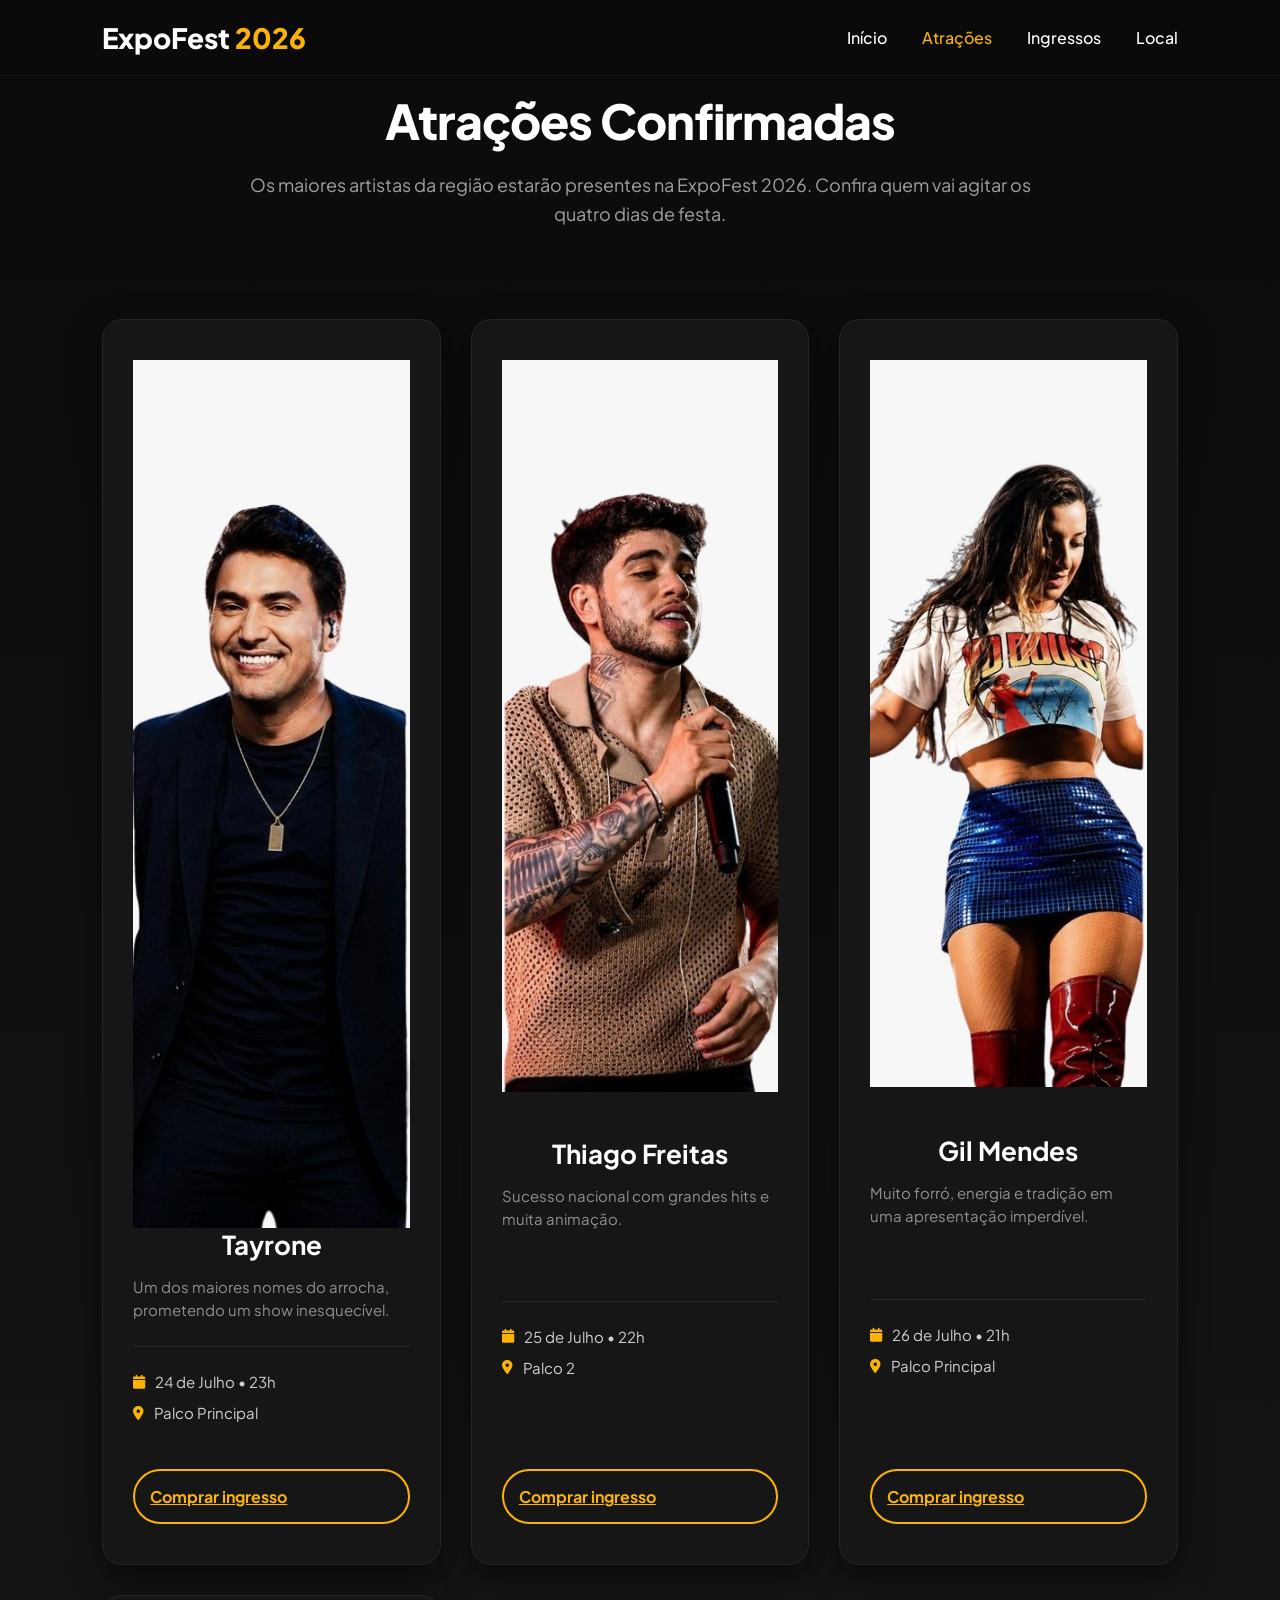
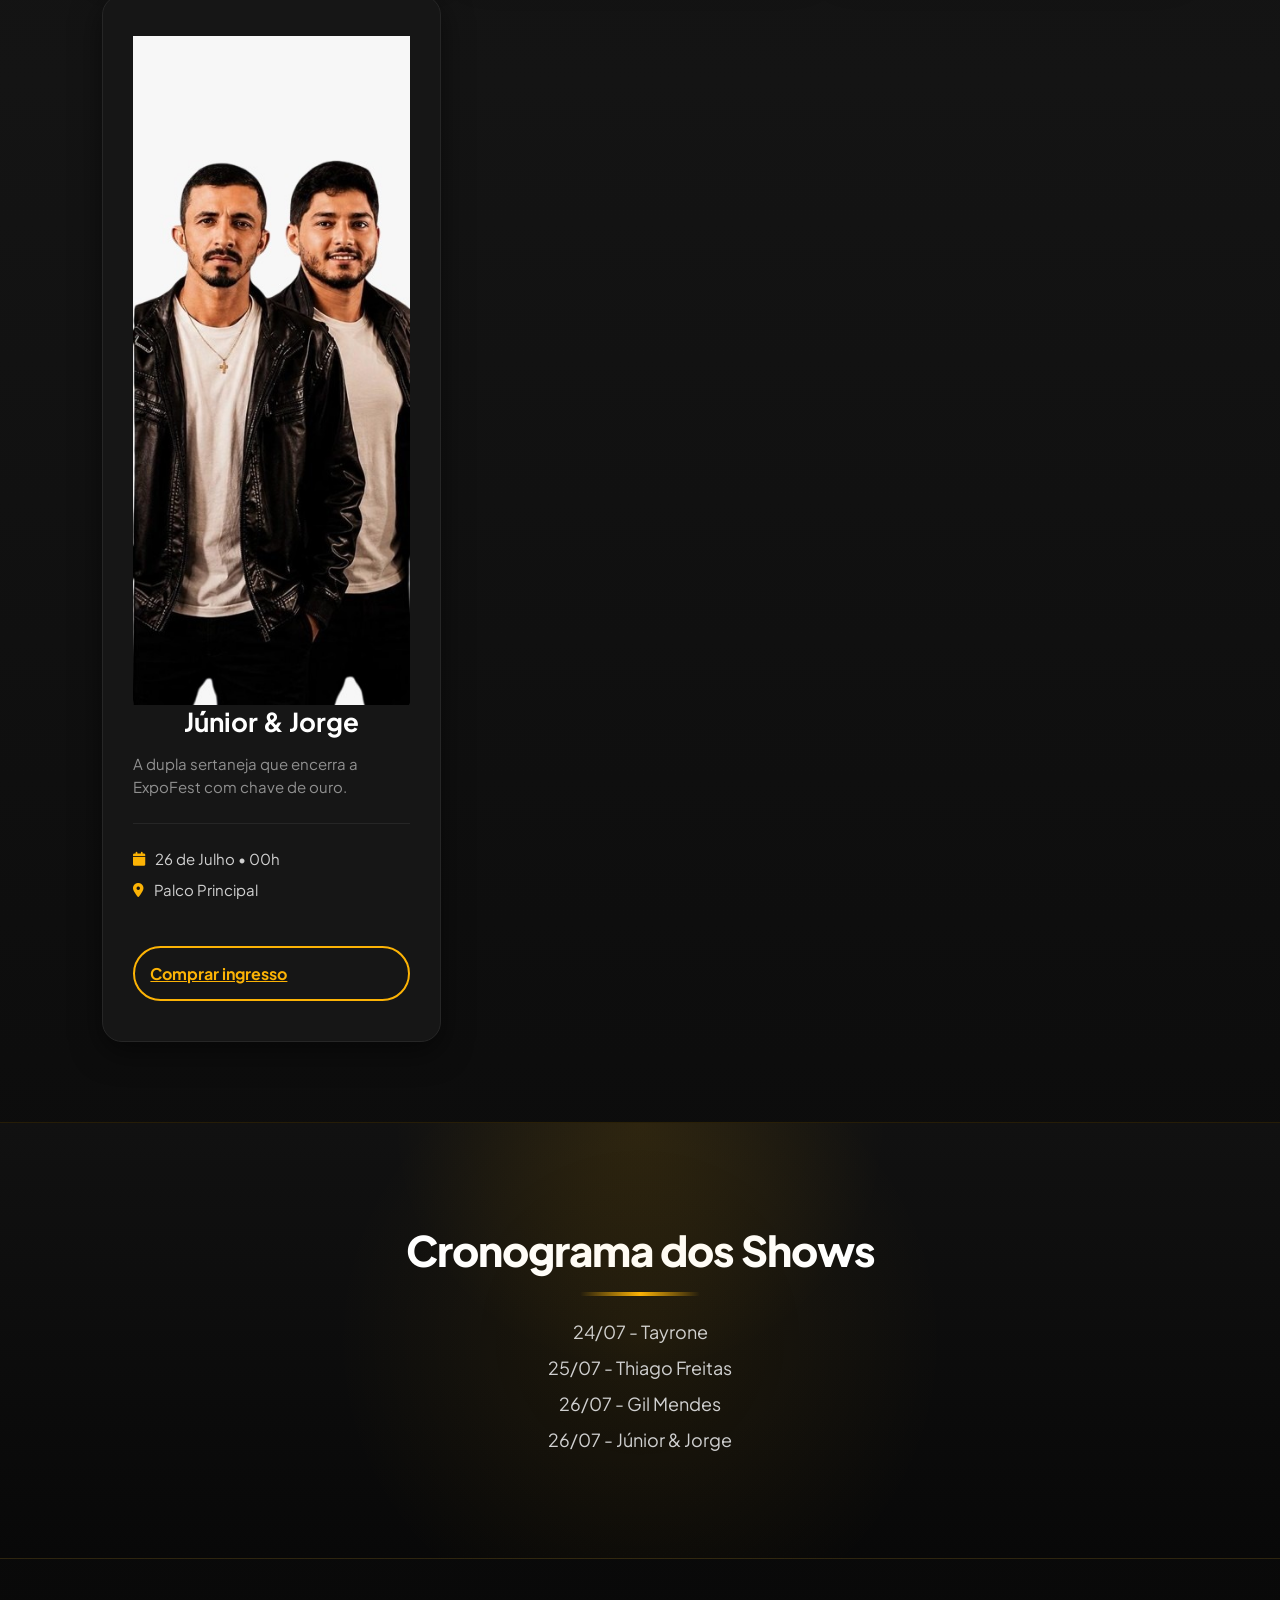
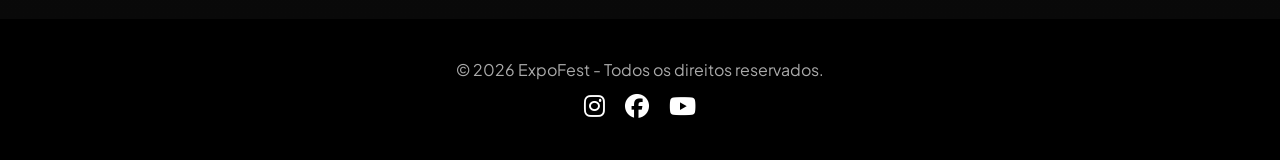
==== commit b7b72d05: "adiciona imagens do layout da ExpoFest" ====
--- a/atracoes.html
+++ b/atracoes.html
@@ -57,7 +57,7 @@
 
 <div class="ticket-card artista">
 
-<img src="imagens/tayrone.png" alt="Tayrone">
+<img src="img3.jpeg" alt="Tayrone">
 
 <div class="card-header">
 
@@ -85,7 +85,7 @@
 
 <div class="ticket-card artista">
 
-<img src="imagens/thiago.png" alt="Thiago Freitas">
+<img src="img4.jpeg" alt="Thiago Freitas">
 
 <div class="card-header">
 
@@ -113,7 +113,7 @@
 
 <div class="ticket-card artista">
 
-<img src="imagens/gil.png" alt="Gil Mendes">
+<img src="img1.jpeg" alt="Gil Mendes">
 
 <div class="card-header">
 
@@ -141,7 +141,7 @@
 
 <div class="ticket-card artista">
 
-<img src="imagens/juniorjorge.png" alt="Júnior e Jorge">
+<img src="img2.jpeg" alt="Júnior e Jorge">
 
 <div class="card-header">
 
